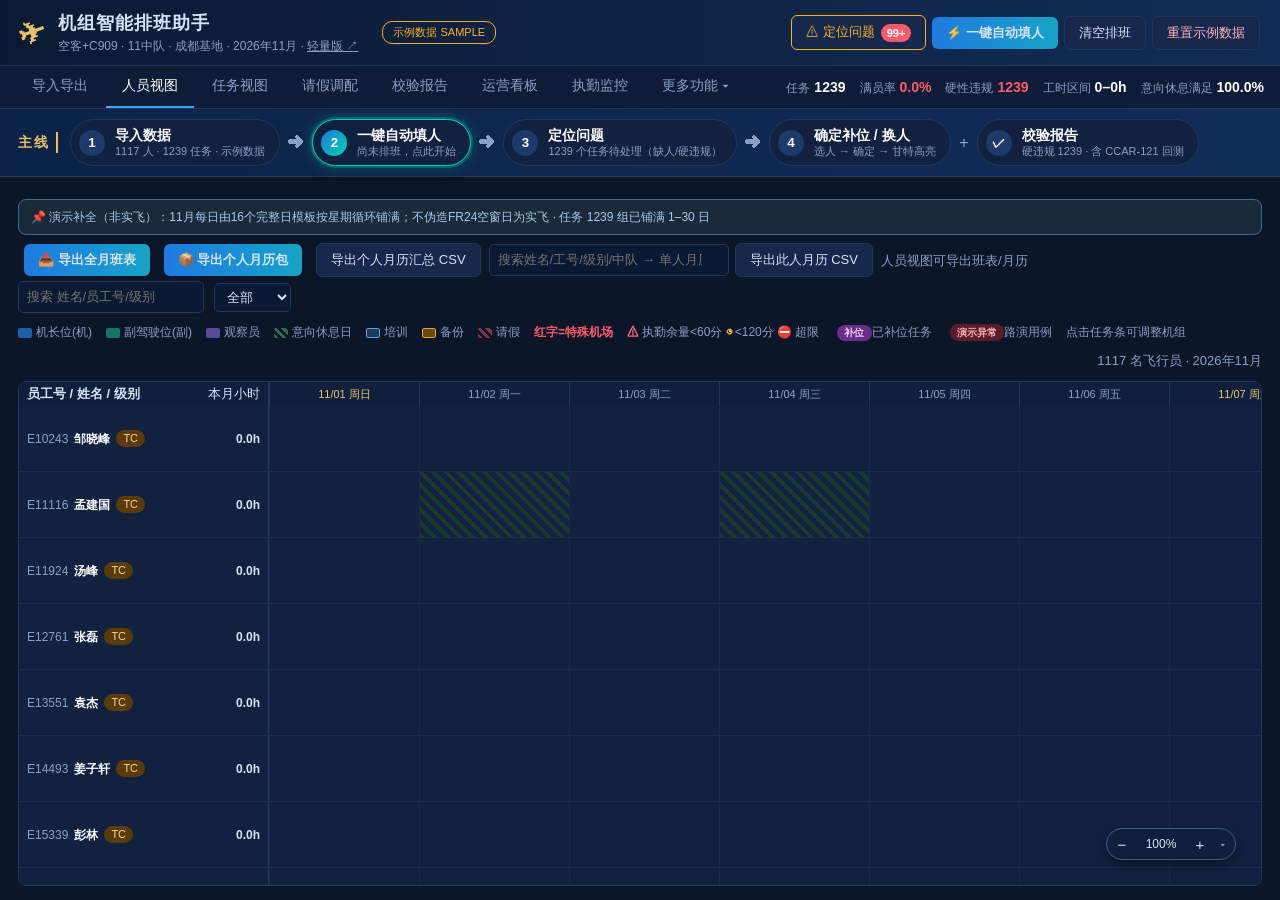
==== index.html @ 876a40d0 "Lite: replace synthetic roster with 101 anonymized 七中队·演示 pilots (aliases only; real-name map offlin" ====
<!DOCTYPE html>
<html lang="zh-CN">
<head>
<meta charset="UTF-8">
<meta name="viewport" content="width=device-width, initial-scale=1">
<title>机组排班助手 · Crew Rostering Assistant</title>
<link rel="stylesheet" href="css/style.css">
</head>
<body>
<header class="topbar">
  <div class="brand"><span class="logo">✈</span><div><div class="t1">机组智能排班助手</div><div class="t2">空客+C909 · 11中队 · 成都基地 · 2026年11月 · <a href="lite/" style="color:inherit">轻量版 ↗</a></div></div><span class="sample-tag">示例数据 SAMPLE</span></div>
  <div class="actions">
    <div class="issue-wrap">
      <button id="btnIssues" class="btn warn" type="button" title="定位缺人与硬性违规">⚠ 定位问题<span id="issueBadge" class="ibadge hidden">0</span></button>
      <div id="issuePanel" class="issue-panel hidden" role="dialog" aria-label="问题列表"></div>
    </div>
    <button id="btnAuto" class="btn primary">⚡ 一键自动填人</button>
    <button id="btnClear" class="btn">清空排班</button>
    <button id="btnReset" class="btn danger">重置示例数据</button>
  </div>
</header>
<nav class="tabs" id="tabs">
  <button data-tab="data" title="主线①">导入导出</button>
  <button data-tab="gantt" class="active">人员视图</button>
  <button data-tab="tasks">任务视图</button>
  <button data-tab="leave" title="主线④">请假调配</button>
  <button data-tab="report">校验报告</button>
  <button data-tab="ops">运营看板</button>
  <button data-tab="duty">执勤监控</button>
  <div class="more" id="moreWrap">
    <button type="button" id="btnMore" class="more-btn" aria-haspopup="true" aria-expanded="false">更多功能 ▾</button>
    <div class="more-panel hidden" id="morePanel" role="menu">
      <button data-tab="roster">人员总览</button>
      <button data-tab="welfare">员工福利</button>
      <button data-tab="fills">补位历史</button>
      <button data-tab="settings">设置</button>
    </div>
  </div>
  <div class="kpis" id="kpis"></div>
</nav>
<section class="story" id="story" aria-label="主线流程"></section>
<main id="main"></main>
<div id="modal" class="modal hidden"><div class="modal-box" id="modalBox"></div></div>
<div id="progress" class="progress hidden"><div class="pbox"><div class="ptitle">正在自动排班（多轮优化 + 备份编排）…</div><div class="pbar"><div id="pfill"></div></div><div id="ptext">0%</div></div></div>
<div id="tip" class="tip hidden"></div>
<div id="toast" class="toast hidden"></div>
<script src="js/vendor/jszip.min.js"></script>
<script src="js/sample-data.js"></script>
<script src="js/lite-roster.js"></script>
<script src="js/core.js"></script>
<script src="js/charts.js"></script>
<script src="js/app.js"></script>
</body>
</html>
---- css/style.css ----
:root{--bg:#0b1628;--panel:#112240;--panel2:#16294d;--line:#22375e;--txt:#d8e3f5;--mut:#8aa0c4;--acc:#3ea6ff;--acc2:#00d1b2;--warn:#ffb020;--red:#ff5a6a;--ok:#2ecc8f;--gold:#e6c36a}
*{box-sizing:border-box}
body{margin:0;background:var(--bg);color:var(--txt);font:13px/1.5 "PingFang SC","Microsoft YaHei","Noto Sans CJK SC",sans-serif}
.topbar{display:flex;justify-content:space-between;align-items:center;padding:10px 20px;background:linear-gradient(90deg,#0a1a33,#132c55);border-bottom:1px solid var(--line)}
.brand{display:flex;align-items:center;gap:12px}.logo{font-size:26px;color:var(--gold);transform:rotate(-20deg)}
.t1{font-size:18px;font-weight:700;letter-spacing:1px}.t2{color:var(--mut);font-size:12px}
.sample-tag{margin-left:12px;padding:2px 10px;border:1px solid var(--warn);color:var(--warn);border-radius:10px;font-size:11px}
.btn{background:var(--panel2);color:var(--txt);border:1px solid var(--line);padding:7px 14px;border-radius:6px;cursor:pointer;font-size:13px;margin-left:6px}
.btn:hover{border-color:var(--acc)}.btn.primary{background:linear-gradient(90deg,#1f7ae0,#16a3c7);border:none;font-weight:600}
.btn.danger{color:#ffb3ba}.btn.sm{padding:3px 9px;font-size:12px}
.tabs{display:flex;align-items:center;gap:2px;padding:0 16px;background:#0d1d38;border-bottom:1px solid var(--line)}
.tabs>button{background:none;border:none;color:var(--mut);padding:11px 16px;cursor:pointer;font-size:14px;border-bottom:2px solid transparent}
.tabs>button.active{color:#fff;border-bottom-color:var(--acc)}
.kpis{margin-left:auto;display:flex;gap:14px;font-size:12px;color:var(--mut)}.kpis b{color:#fff;font-size:14px;margin-left:4px}
.kpis .bad b{color:var(--red)}.kpis .good b{color:var(--ok)}
main{padding:14px 18px}
.panel{background:var(--panel);border:1px solid var(--line);border-radius:8px;padding:14px;margin-bottom:14px}
.panel h3{margin:0 0 10px;font-size:15px;color:#fff}.panel h3 small{color:var(--mut);font-weight:400;margin-left:8px}
.grid{display:grid;gap:14px}.g2{grid-template-columns:1fr 1fr}.g3{grid-template-columns:repeat(3,1fr)}.g4{grid-template-columns:repeat(4,1fr)}
.card{background:var(--panel);border:1px solid var(--line);border-radius:8px;padding:14px}
.card .lab{color:var(--mut);font-size:12px}.card .val{font-size:28px;font-weight:700;color:#fff}.card .sub{color:var(--mut);font-size:12px}
.val.ok{color:var(--ok)!important}.val.bad{color:var(--red)!important}
.toolbar{display:flex;gap:10px;align-items:center;margin-bottom:10px;flex-wrap:wrap}
input,select,textarea{background:#0b1a33;color:var(--txt);border:1px solid var(--line);border-radius:5px;padding:5px 8px;font:inherit}
table{border-collapse:collapse;width:100%}th,td{border-bottom:1px solid var(--line);padding:5px 8px;text-align:left;vertical-align:top}
th{color:var(--mut);font-weight:500;background:#0f203d;position:sticky;top:0}
tr:hover td{background:#14284a}
.red{color:var(--red)!important;font-weight:600}.mut{color:var(--mut)}.okc{color:var(--ok)}.warnc{color:var(--warn)}
.pill{display:inline-block;padding:0 7px;border-radius:9px;font-size:11px;background:#1d3460;margin-right:3px}
.pill.r-教员{background:#5b3b0a;color:#ffd58a}.pill.r-机长{background:#0f4a78;color:#9fd4ff}.pill.r-新机长{background:#3c2a6b;color:#cdb8ff}.pill.r-副驾驶{background:#17433c;color:#8ff0d8}
/* Gantt */
.gwrap{overflow:auto;max-height:calc(100vh - 190px);border:1px solid var(--line);border-radius:8px;background:var(--panel)}
.gt{position:relative}
.ghead{display:flex;position:sticky;top:0;z-index:5;background:#0f203d}
.gcell0{position:sticky;left:0;z-index:4;background:#0f203d;width:250px;min-width:250px;display:flex;align-items:center;padding:0 8px;border-right:1px solid var(--line);gap:6px}
.gday{width:var(--cw);min-width:var(--cw);text-align:center;border-left:1px solid var(--line);padding:4px 0;font-size:11px;color:var(--mut)}
.gday.we{color:var(--gold)}
.grow{display:flex;position:relative;height:66px;border-bottom:1px solid #1a2e52}
.grow .gcell0{background:var(--panel);font-size:12px}
.grow .gcell0 .nm{font-weight:600;color:#fff}.grow .gcell0 .hrs{margin-left:auto;font-weight:700}
.gbg{display:flex}.gbg div{width:var(--cw);min-width:var(--cw);border-left:1px solid #182b4d;height:66px}
.gbg div.pref{background:repeating-linear-gradient(45deg,#1b3a2f,#1b3a2f 4px,transparent 4px,transparent 9px)}
.gbg div.lv{background:repeating-linear-gradient(45deg,#4a2230,#4a2230 4px,transparent 4px,transparent 9px)}
.bar{position:absolute;top:3px;height:60px;border-radius:5px;background:linear-gradient(180deg,#1d5fa8,#174a85);border:1px solid #3a86d6;overflow:hidden;cursor:pointer;font-size:10px;line-height:1.3;padding:2px 4px;color:#e9f3ff;white-space:nowrap}
.bar:hover{filter:brightness(1.25);z-index:3}
.bar.slotC{background:linear-gradient(180deg,#1d5fa8,#174a85)}.bar.slotF{background:linear-gradient(180deg,#14766a,#0f5a51);border-color:#2bb39f}.bar.slotT{background:linear-gradient(180deg,#5a4a9a,#43377a);border-color:#8c79e0}
.bar.viol{border:2px solid var(--red)}
.bar .bh{font-weight:700;color:#fff}.bar .lg .sp{color:#ff8b96;font-weight:700}
.bar .lg{overflow:hidden;text-overflow:ellipsis}
.legend{display:flex;gap:14px;font-size:12px;color:var(--mut);align-items:center}
.legend i{display:inline-block;width:14px;height:10px;border-radius:2px;margin-right:4px;vertical-align:middle}
/* modal */
.modal{position:fixed;inset:0;background:rgba(3,8,18,.7);display:flex;align-items:center;justify-content:center;z-index:50}
.modal-box{background:var(--panel);border:1px solid var(--line);border-radius:10px;width:min(1000px,94vw);max-height:90vh;overflow:auto;padding:18px}
.hidden{display:none!important}
.progress{position:fixed;inset:0;background:rgba(3,8,18,.7);display:flex;align-items:center;justify-content:center;z-index:60}
.pbox{background:var(--panel);padding:24px 30px;border-radius:10px;width:380px;text-align:center}
.pbar{height:10px;background:#0b1a33;border-radius:5px;margin:14px 0;overflow:hidden}#pfill{height:100%;width:0;background:linear-gradient(90deg,#1f7ae0,#00d1b2);transition:width .1s}
.tip{position:fixed;z-index:70;background:#0a1730;border:1px solid var(--acc);border-radius:6px;padding:8px 10px;font-size:12px;pointer-events:none;max-width:460px;box-shadow:0 6px 20px rgba(0,0,0,.5)}
.toast{position:fixed;right:20px;bottom:20px;background:#0f3b2c;border:1px solid var(--ok);padding:10px 16px;border-radius:8px;z-index:80}
.slotbox{display:grid;grid-template-columns:60px 1fr;gap:8px;align-items:center;margin-bottom:8px}
.slotbox select{width:100%}
details summary{cursor:pointer;color:var(--mut)}
.inel{max-height:220px;overflow:auto;font-size:12px}
.diff-add{color:var(--ok)}.diff-del{color:var(--red);text-decoration:line-through}
.chart svg{width:100%;height:auto}
.daypick{display:grid;grid-template-columns:repeat(10,1fr);gap:4px;margin:8px 0}
.daypick span{border:1px solid var(--line);border-radius:4px;text-align:center;padding:4px 0;cursor:pointer;font-size:12px}
.daypick span.on{background:#7a2333;border-color:var(--red)}
.flex{display:flex;gap:10px;align-items:center}
.scroll{max-height:520px;overflow:auto}
.note{color:var(--mut);font-size:12px}

.gbg div.sb{background:#4a3410;box-shadow:inset 0 0 0 1px #e6a23c;display:flex;align-items:flex-end;justify-content:center}
.gbg div.sb span{color:#ffd58a;font-size:11px;font-weight:700;margin-bottom:4px}
/* Gantt 缩放 */
.zoombar{margin-top:-4px}.zoombar .btn{margin-left:0}.zoombar .zp{min-width:42px}
.gwrap .gcell0{width:var(--nw,250px);min-width:var(--nw,250px)}
.gwrap .grow,.gwrap .gbg div{height:var(--rh,66px)}
.gwrap .bar{height:calc(var(--rh,66px) - 6px)}
.gwrap.z-mid .bar{font-size:10px}
.gwrap.z-small .grow .gcell0{font-size:11px;gap:4px}.gwrap.z-small .bar{top:2px;height:calc(var(--rh) - 4px);padding:0 2px;font-size:9px;line-height:calc(var(--rh) - 6px);border-radius:3px}
.gwrap.z-tiny .grow .gcell0{font-size:8px;gap:3px;line-height:1}.gwrap.z-tiny .pill{font-size:8px;padding:0 3px;line-height:1.1}
.gwrap.z-tiny .bar{top:1px;height:calc(var(--rh) - 2px);padding:0;border-radius:1px;border-width:0}.gwrap.z-tiny .bar.viol{border-width:1px}
.gwrap.z-small .gday,.gwrap.z-tiny .gday{font-size:9px;overflow:hidden}
.gwrap.z-tiny .gbg div{border-left-color:#13223f}
/* 甘特：常显横向滚动条（macOS 覆盖式滚动条默认隐藏）+ 右下角缩放 */
.gbox{position:relative}
.gwrap{height:calc(100vh - 150px);max-height:none}
@supports not selector(::-webkit-scrollbar){.gwrap{scrollbar-color:#4a6aa0 #0b1a33}}
.gwrap::-webkit-scrollbar{width:14px;height:14px;-webkit-appearance:none;background:#0b1a33}
.gwrap::-webkit-scrollbar-thumb{background:#4a6aa0;border-radius:7px;border:3px solid #0b1a33;min-width:40px}
.gwrap::-webkit-scrollbar-thumb:hover{background:#6c8fcc}
.gwrap::-webkit-scrollbar-track{background:#0b1a33;border-top:1px solid var(--line)}
.gwrap::-webkit-scrollbar-corner{background:#0b1a33}
.zoomw{position:absolute;right:26px;bottom:26px;z-index:20;display:flex;align-items:center;background:rgba(15,32,61,.94);border:1px solid #3a5a8c;border-radius:16px;box-shadow:0 4px 14px rgba(0,0,0,.45);padding:2px;font-size:12px}
.zoomw>button{background:none;border:none;color:var(--txt);cursor:pointer;height:26px;min-width:26px;border-radius:13px;font-size:15px;line-height:1}
.zoomw>button:hover{background:#22406f}
.zoomw #zPct{min-width:52px;font-size:12px;font-variant-numeric:tabular-nums}
.zoomw #zMenuB{font-size:11px;min-width:20px;color:var(--mut)}
.zmenu{position:absolute;right:0;bottom:34px;background:#0f203d;border:1px solid #3a5a8c;border-radius:8px;padding:4px;min-width:150px;box-shadow:0 6px 18px rgba(0,0,0,.5)}
.zmenu .zp{display:flex;justify-content:space-between;padding:5px 10px;border-radius:5px;cursor:pointer}.zmenu .zp:hover{background:#22406f}
.toast{right:auto;left:50%;transform:translateX(-50%);bottom:40px}
/* 临时请假多方案 */
.solgrid{display:grid;grid-template-columns:repeat(auto-fit,minmax(290px,1fr));gap:12px}
.solc{background:var(--panel2);border:1px solid var(--line);border-radius:10px;padding:12px;cursor:pointer;display:flex;flex-direction:column;gap:6px;position:relative;transition:border-color .15s,box-shadow .15s}
.solc.hov,.solc:hover{border-color:var(--acc)}.solc.sel{border-color:var(--acc);box-shadow:0 0 0 2px rgba(62,166,255,.35)}
.solc.rec{border-color:var(--ok)}.solc.rec.sel{box-shadow:0 0 0 2px rgba(46,204,143,.4)}.solc.bad{border-color:#7a2333}
.solh{display:flex;align-items:center;gap:6px;flex-wrap:wrap}.solh b{color:#fff}
.rtag{background:var(--ok);color:#06281b;font-weight:700;font-size:11px;padding:1px 8px;border-radius:9px}
.score{margin-left:auto;color:var(--mut);font-size:11px}
.ttag{font-size:10px;padding:0 6px;border-radius:8px;background:#1d3460;white-space:nowrap}.ttag.sbt{background:#5b3b0a;color:#ffd58a}.ttag.rst{background:#17433c;color:#8ff0d8}.ttag.cht{background:#3c2a6b;color:#cdb8ff}.ttag.mnt{background:#5a1c27;color:#ffb3ba}
.solt td,.solt th{padding:3px 5px;font-size:12px}
.solk{display:grid;gap:4px;font-size:12px;border-top:1px dashed var(--line);padding-top:6px}.solk .lab{display:block;color:var(--mut);font-size:11px}
.solc .solapply{align-self:flex-start;margin:4px 0 0}
.lvpr{color:var(--acc);cursor:pointer;margin-right:4px}.lvpr:hover{text-decoration:underline}
.mg{position:relative;overflow-x:auto;font-size:11px}
.mgrow{display:flex;position:relative;height:30px;border-bottom:1px solid #1a2e52;min-width:calc(150px + var(--cw) * 30)}
.mghead{height:22px;color:var(--mut)}
.mgn{width:150px;min-width:150px;display:flex;align-items:center;gap:4px;padding:0 4px;position:sticky;left:0;background:var(--panel);z-index:2}
.mgd{width:var(--cw);min-width:var(--cw);border-left:1px solid #182b4d;text-align:center}
.mgd.we{color:var(--gold)}.mgd.lvday{background:#3a2350}.mgd.lv{background:repeating-linear-gradient(45deg,#4a2230,#4a2230 4px,transparent 4px,transparent 9px)}
.mgd.pref{background:repeating-linear-gradient(45deg,#1b3a2f,#1b3a2f 4px,transparent 4px,transparent 9px)}.mgd.sb{background:#4a3410}
.mgbar{position:absolute;top:4px;height:22px;border-radius:4px;background:#174a85;border:1px solid #3a86d6;color:#e9f3ff;padding:0 4px;line-height:20px;overflow:hidden;white-space:nowrap;font-size:10px}
.mgbar.add{background:#0f5a3e;border:2px solid var(--ok);box-shadow:0 0 8px rgba(46,204,143,.6)}
.mgbar.chg{background:#5a3d0f;border:2px solid var(--warn)}
.mgbar.gone{background:transparent;border:2px dashed var(--red);color:#ff9aa5}
.grow.hlrow .gcell0{background:#173a2e}
.bar.hl{outline:3px solid var(--ok);outline-offset:-1px;box-shadow:0 0 14px rgba(46,204,143,.8);z-index:4}
.hlbar{display:flex;align-items:center;gap:8px;background:#0f3b2c;border:1px solid var(--ok);border-radius:6px;padding:4px 10px;margin-bottom:8px;font-size:12px}
.gcell0.lvable{cursor:pointer}.gcell0.lvable:hover .nm{text-decoration:underline}
.btn[disabled]{opacity:.4;cursor:not-allowed}
/* 执勤风险 / 监控 */
.rbadge{display:inline-block;margin-right:3px;font-weight:700}.rbadge.r-high,.rbadge.r-over{color:#ff6b7a}.rbadge.r-med{color:var(--warn)}
.bar.rk-high,.bar.rk-over{box-shadow:inset 0 0 0 2px #ff5a6a}.bar.rk-med{box-shadow:inset 0 0 0 2px #ffb020}
.rdot{display:inline-block;width:8px;height:8px;border-radius:50%;margin-right:4px;background:#2ecc8f}.rdot.r-med{background:var(--warn)}.rdot.r-high{background:#ff5a6a}.rdot.r-over{background:#ff1f3d;box-shadow:0 0 6px #ff1f3d}
.fdpc{font-size:11px;white-space:nowrap}
.fdpt td,.fdpt th{padding:3px 6px}.fdpt input{width:60px}
.dutyg{display:grid;grid-template-columns:repeat(auto-fill,minmax(720px,1fr));gap:12px}
.dutyc{margin:0}.dutyc.dex{border-color:#ff5a6a;box-shadow:0 0 0 1px rgba(255,90,106,.4)}
.fdpbar{position:relative;height:8px;background:#0b1a33;border-radius:4px;margin:8px 0}.fdpbar i{position:absolute;left:0;top:0;bottom:0;border-radius:4px;background:#2ecc8f}.fdpbar i.r-med{background:var(--warn)}.fdpbar i.r-high,.fdpbar i.r-over{background:#ff5a6a}
.fdpbar b{position:absolute;top:-3px;bottom:-3px;width:2px;background:#fff}
.dlt td,.dlt th{padding:2px 5px;font-size:12px}.dlt input{width:150px;padding:2px 4px;font-size:11px}.dlt select{font-size:11px}.dlt tr.exrow td{background:#3a1520}
.ttag.spt{background:#0f4a78;color:#9fd4ff}

/* 执勤监控 · 视图切换 & 飞机甘特 */
.seg{display:inline-flex;border:1px solid var(--line);border-radius:8px;overflow:hidden;margin-right:8px}
.seg button{background:#0b1a33;border:0;color:var(--mut);padding:4px 12px;cursor:pointer;font-size:12px}
.seg button.on{background:#1d5fa8;color:#fff}.seg button:hover:not(.on){background:#173a6a;color:#fff}
.acpanel{position:relative;min-height:320px}
.acbox{position:relative}
.acwrap{overflow:auto;max-height:calc(100vh - 320px);border:1px solid var(--line);border-radius:8px;background:#0b1528}
.acgrid{min-width:100%}
.achead,.acrow{display:flex;position:relative;border-bottom:1px solid #1a2e52}
.achead{position:sticky;top:0;z-index:5;background:#0f203d;height:28px;color:var(--mut);font-size:11px}
.acrow{height:36px}
.accell0{width:var(--nw);min-width:var(--nw);position:sticky;left:0;z-index:3;background:#0f203d;display:flex;flex-direction:column;justify-content:center;padding:0 8px;border-right:1px solid var(--line);font-size:12px}
.achead .accell0{background:#0f203d}
.acrow:hover .accell0{background:#173a6a}
.actrack{position:relative;flex:0 0 auto;background:repeating-linear-gradient(90deg,#0b1528 0,#0b1528 calc(var(--pxh,48px) - 1px),#152844 calc(var(--pxh,48px) - 1px),#152844 var(--pxh,48px))}
.ac-tick{position:absolute;top:4px;transform:translateX(-50%);font-size:10px;color:var(--mut);white-space:nowrap;pointer-events:none}
.ac-tick.midn{color:var(--gold);font-weight:700}
.ac-midn{position:absolute;top:0;bottom:0;width:1px;background:rgba(230,162,60,.55);pointer-events:none;z-index:1}
.acbar{position:absolute;top:6px;height:24px;border-radius:4px;padding:0 4px;line-height:22px;font-size:11px;color:#e9f3ff;overflow:hidden;white-space:nowrap;cursor:pointer;z-index:2;border:1px solid transparent;box-sizing:border-box}
.acbar.plan{top:4px;height:28px;background:transparent;border:1px dashed #5a7aaa;opacity:.55;z-index:1;pointer-events:none}
.acbar.c-ok{background:#147a4e;border-color:#2ecc8f}
.acbar.c-late{background:#2a6a3a;border-color:#7dcea0}
.acbar.c-med{background:#6b4a12;border-color:#e6a23c}
.acbar.c-over{background:#6a1a28;border-color:#ff5a6a;box-shadow:0 0 8px rgba(255,90,106,.45)}
.acbar.sel{outline:2px solid #fff;outline-offset:1px;z-index:4}
.acbar:hover{filter:brightness(1.12)}
.acfl{font-weight:700;margin-right:4px}
.acroute{opacity:.85;font-size:10px}
.acdot{display:inline-block;width:8px;height:8px;border-radius:50%;margin:0 2px 0 8px;vertical-align:middle}
.acdot.ok{background:#2ecc8f}.acdot.late{background:#7dcea0}.acdot.med{background:#e6a23c}.acdot.over{background:#ff5a6a}

.solbtns{display:flex;gap:8px;align-items:center;margin-top:4px;flex-wrap:wrap}
.solbtns .solext{margin:0}.solbtns .solapply{margin:0}

/* 人员总览 */
.rost{font-size:12px;border-collapse:collapse;width:100%}
.rost th,.rost td{padding:5px 6px;border-bottom:1px solid #1a2e52;text-align:center;white-space:nowrap}
.rost th{position:sticky;top:0;background:#0f203d;z-index:2;font-weight:600;color:var(--mut)}
.rost th.ath{font-size:11px;writing-mode:horizontal-tb;max-width:52px}
.rost td:nth-child(2),.rost td.hcell{text-align:left}
.rost tr.rorow{cursor:pointer}.rost tr.rorow:hover{background:#132848}
.authtag{display:inline-block;min-width:18px;padding:1px 6px;margin:1px;border-radius:9px;background:#1a2a45;color:#6a7f9e;border:1px solid #2a3f66;font-size:11px;line-height:1.4}
.authtag.on{background:#0f5a3e;color:#8ff0d8;border-color:#2ecc8f}
.authgrid{display:flex;flex-wrap:wrap;gap:6px;margin-top:6px}
.authgrid .authtag{cursor:pointer;padding:4px 10px}.authgrid .authtag:hover{filter:brightness(1.15)}
.hb{display:inline-block;padding:1px 7px;border-radius:8px;background:#1d3460;color:#9fd4ff;font-size:11px;margin:1px 2px}
.hb.warn{background:#5b3b0a;color:#ffd58a}.hb.bad{background:#5a1c27;color:#ffb3ba}
.lab{display:block;color:var(--mut);font-size:11px;margin-bottom:3px}

/* 空洞换人 */
/* 合规灯（勿用 .lg，以免与甘特 .bar .lg 航段字冲突） */
.clight{display:inline-block;width:10px;height:10px;border-radius:50%;margin-right:5px;vertical-align:middle;flex:0 0 auto;background:#666}
.clight.green{background:#2ecc8f;box-shadow:0 0 6px rgba(46,204,143,.55)}
.clight.amber{background:#e6a23c;box-shadow:0 0 6px rgba(230,162,60,.45)}
.clight.red{background:#ff5a6a;box-shadow:0 0 6px rgba(255,90,106,.45)}
.holegrid{display:flex;flex-direction:column;gap:14px}
.holec{background:var(--panel2);border:1px solid var(--line);border-radius:10px;padding:14px;overflow:visible}
.holec .holehd{display:flex;flex-wrap:wrap;align-items:baseline;gap:8px 12px;margin-bottom:8px}
.holec .holehd b{font-size:15px;color:#fff}
.holemeta{color:var(--mut);font-size:12px}
.holeroute{display:flex;flex-wrap:wrap;gap:6px;margin:6px 0 10px;line-height:1.5}
.holeroute .legchip{background:#0b1a33;border:1px solid #2a3f66;border-radius:6px;padding:2px 8px;font-size:12px;white-space:normal;max-width:100%}
.holeroute .legchip .sp{color:var(--red);font-weight:600}
.holeseats{display:flex;flex-wrap:wrap;gap:8px;margin:8px 0}
.hole-seat{background:#0b1a33;border:1px solid #2a3f66;border-radius:8px;padding:8px 10px;min-width:130px;font-size:12px;overflow:visible}
.hole-seat.empty{border-color:#ff5a6a;background:#3a1520;box-shadow:0 0 0 1px rgba(255,90,106,.35)}
.candrow{display:flex;flex-wrap:wrap;align-items:stretch;gap:8px;margin-top:8px}
.candrow .lab{color:var(--mut);font-size:12px;align-self:center;min-width:40px}
.cand{display:flex;align-items:center;gap:8px;background:#0f203d;border:1px solid #3a5a8c;border-radius:10px;padding:8px 10px;cursor:pointer;color:inherit;text-align:left;max-width:100%;overflow:visible}
.cand:hover,.cand.on{border-color:var(--acc);box-shadow:0 0 0 1px rgba(62,166,255,.35)}
.cand.redish{opacity:.92;border-color:#6a2a38}
.cand .av{width:30px;height:30px;border-radius:50%;background:#1d5fa8;display:flex;align-items:center;justify-content:center;font-size:11px;font-weight:700;flex:0 0 auto}
.cand .cn{font-size:12px;line-height:1.4;min-width:0}
.cand .cn b{color:#fff}
.planhint{margin-top:10px;padding:8px 10px;border-radius:8px;background:#0f3b2c;border:1px solid var(--ok);font-size:12px}
.chiprow{display:flex;flex-wrap:wrap;gap:6px;margin:10px 0}
.chip{background:#1d3460;border-radius:12px;padding:4px 10px;font-size:12px}
.chip.warn{background:#5b3b0a;color:#ffd58a}.chip.bad{background:#5a1c27;color:#ffb3ba}.chip.ok{background:#0f5a3e;color:#8ff0d8}
.impactbox{margin-top:10px;border-top:1px dashed var(--line);padding-top:10px}
.impactbox h4{margin:0 0 6px;font-size:13px;color:#fff}

/* 运营看板 */
.opskpi{display:grid;grid-template-columns:repeat(auto-fill,minmax(160px,1fr));gap:10px;margin-top:8px}
.okpi{background:var(--panel2);border:1px solid var(--line);border-radius:10px;padding:12px}
.okpi .olab{color:var(--mut);font-size:12px}.okpi .oval{font-size:22px;font-weight:700;color:#fff;margin:4px 0}.okpi .omut{font-size:11px;color:var(--mut);line-height:1.35}

/* 运营看板 · 饱和度/韧性度/四象限 */
.satrow{display:grid;grid-template-columns:repeat(3,minmax(0,1fr));gap:12px;margin-top:10px}
@media(max-width:900px){.satrow{grid-template-columns:1fr}}
.satcard{background:var(--panel2);border:1px solid var(--line);border-radius:12px;padding:16px 18px;position:relative;overflow:hidden}
.satcard .oval.big{font-size:36px;font-weight:800;letter-spacing:-.5px;margin:6px 0}
.satcard .oval.big small{font-size:18px;font-weight:600;margin-left:2px;opacity:.85}
.satcard.z-ideal{border-color:#2ecc8f;box-shadow:inset 0 0 0 1px rgba(46,204,143,.35),0 0 18px rgba(46,204,143,.15)}
.satcard.z-ideal .oval{color:#7dF0c0}
.satcard.z-idle{border-color:#3ea6ff;box-shadow:inset 0 0 0 1px rgba(62,166,255,.3)}
.satcard.z-idle .oval{color:#9fd4ff}
.satcard.z-alert{border-color:#e6a23c;box-shadow:inset 0 0 0 1px rgba(230,162,60,.4),0 0 14px rgba(230,162,60,.18)}
.satcard.z-alert .oval{color:#ffd58a}
.satcard.z-critical{border-color:#ff5a6a;box-shadow:inset 0 0 0 1px rgba(255,90,106,.45),0 0 16px rgba(255,90,106,.2)}
.satcard.z-critical .oval{color:#ffb3ba}
.todaystrip .todayhd{display:flex;align-items:center;justify-content:space-between;gap:12px;flex-wrap:wrap}
.todaystrip .todayhd h3{margin:0}
.briefbtns{display:flex;gap:8px;flex-wrap:wrap}
.sqgrid{display:grid;grid-template-columns:repeat(auto-fill,minmax(180px,1fr));gap:8px;margin-top:8px}
.sqcard{background:var(--panel2);border:1px solid var(--line);border-radius:10px;padding:10px 12px}
.sqcard .sqlab{font-weight:700;color:#fff;font-size:13px}
.sqcard .sqvals{display:flex;gap:12px;margin:6px 0;font-size:12px;color:var(--mut)}
.sqcard .sqvals b{color:#fff;font-size:14px}
.sqcard.z-ideal{border-color:#2ecc8f}.sqcard.z-idle{border-color:#3ea6ff}
.sqcard.z-alert{border-color:#e6a23c}.sqcard.z-critical{border-color:#ff5a6a}



/* 补位标记 / 演示异常 */
.fbadge{display:inline-block;margin-left:4px;padding:1px 7px;border-radius:8px;background:#6b2d8a;color:#f0d0ff;font-size:10px;font-weight:700;vertical-align:middle;letter-spacing:.3px;line-height:1.4;white-space:nowrap}
.bar .fbadge,.bh .fbadge{box-shadow:0 0 0 1px rgba(167,80,220,.45)}
.demotag{display:inline-block;margin-left:4px;padding:1px 7px;border-radius:8px;background:#5a1c27;color:#ffb3ba;font-size:10px;font-weight:700;vertical-align:middle;white-space:nowrap}
.demo-banner{background:#3a1520;border:1px solid #ff5a6a;border-radius:10px;padding:10px 14px;margin-bottom:12px;color:#ffb3ba;line-height:1.55}
.demo-banner a{color:#9fd4ff;text-decoration:underline}
.bar.has-fill{box-shadow:0 0 0 1px rgba(167,80,220,.55)}


/* 定位问题 */
.actions{display:flex;align-items:center;position:relative}
.btn.warn{border-color:var(--warn);color:var(--warn)}.btn.warn:hover{background:#3a2a10;border-color:#ffc857}
.issue-wrap{position:relative;display:inline-flex;align-items:center}
.ibadge{display:inline-block;margin-left:6px;min-width:18px;padding:0 6px;border-radius:9px;background:var(--red);color:#fff;font-size:11px;font-weight:700;line-height:18px;vertical-align:middle;text-align:center}
.ibadge.hidden,.issue-panel.hidden{display:none!important}
.issue-panel{position:absolute;top:calc(100% + 8px);right:0;z-index:90;width:min(440px,92vw);max-height:min(420px,70vh);overflow:auto;background:var(--panel);border:1px solid var(--warn);border-radius:10px;box-shadow:0 12px 32px rgba(0,0,0,.55);padding:8px 0}
.issue-panel .ihd{display:flex;justify-content:space-between;align-items:center;padding:6px 14px 8px;border-bottom:1px solid var(--line);font-size:13px;color:#fff;position:sticky;top:0;background:var(--panel);z-index:1}
.issue-panel .ihd .mut{font-size:12px;font-weight:400}
.issue-row{display:block;width:100%;text-align:left;background:none;border:none;border-bottom:1px solid #1a2e52;color:var(--txt);padding:9px 14px;cursor:pointer;font:inherit;line-height:1.4}
.issue-row:hover,.issue-row:focus{background:#1a3358;outline:none}
.issue-row .itag{display:inline-block;min-width:52px;margin-right:6px;padding:0 6px;border-radius:4px;font-size:11px;font-weight:700}
.issue-row .itag.hard{background:#5a1c27;color:#ffb3ba}.issue-row .itag.unfilled{background:#5b3b0a;color:#ffd58a}.issue-row .itag.soft{background:#1d3460;color:#9fd4ff}
.issue-row .ipid{color:var(--acc);font-weight:700;margin-right:6px}
.issue-row .imsg{color:var(--mut);font-size:12px}
.issue-empty{padding:16px 14px;color:var(--ok);text-align:center}
tr.issueJump{cursor:pointer}tr.issueJump:hover td{background:#1a3a5c}
@keyframes hlpulse{0%,100%{outline-color:var(--ok);box-shadow:0 0 14px rgba(46,204,143,.8)}50%{outline-color:#fff;box-shadow:0 0 22px rgba(255,176,32,.95)}}
.bar.hl.pulse{animation:hlpulse .55s ease-in-out 3}

/* 换人确定 */
.edit-foot{display:flex;align-items:center;gap:10px;flex-wrap:wrap;margin-top:14px;padding-top:12px;border-top:1px solid var(--line);position:sticky;bottom:0;background:var(--panel);z-index:2}
.edit-foot #editDiff{flex:1;min-width:180px;font-size:12px;line-height:1.45}
.slotbox.pending select{border-color:var(--warn);box-shadow:0 0 0 1px rgba(255,176,32,.35)}
.pendtag{margin-left:6px;padding:1px 7px;border-radius:8px;background:#5b3b0a;color:#ffd58a;font-size:10px;font-weight:700;white-space:nowrap}
.slotbox{grid-template-columns:60px 1fr auto}

/* 主线 + 更多功能 */
.tabs{position:relative}
.more{position:relative}
.more-btn{background:none;border:none;color:var(--mut);padding:11px 16px;cursor:pointer;font-size:14px;border-bottom:2px solid transparent}
.more-btn:hover{color:#fff}.more-btn.active{color:#fff;border-bottom-color:var(--acc)}
.more-panel{position:absolute;top:100%;left:0;z-index:60;min-width:150px;background:#0f2447;border:1px solid var(--line);border-radius:8px;padding:6px;box-shadow:0 8px 24px rgba(0,0,0,.45)}
.more-panel.hidden{display:none}
.more-panel button{display:block;width:100%;text-align:left;background:none;border:none;color:var(--txt);padding:8px 12px;border-radius:5px;cursor:pointer;font-size:13px}
.more-panel button:hover{background:var(--panel2)}.more-panel button.active{color:#fff;background:#1a3563}
.story{display:flex;align-items:center;gap:8px;padding:10px 18px;background:linear-gradient(90deg,#0c2347,#102c58);border-bottom:1px solid var(--line);flex-wrap:wrap}
.story-lab{font-weight:700;color:var(--gold);font-size:14px;letter-spacing:2px;padding-right:6px;border-right:2px solid var(--gold);margin-right:4px}
.story .step{display:flex;align-items:center;gap:10px;background:var(--panel);border:1px solid var(--line);color:var(--txt);padding:7px 14px 7px 8px;border-radius:24px;cursor:pointer;text-align:left}
.story .step:hover{border-color:var(--acc)}
.story .sn{width:26px;height:26px;border-radius:50%;background:#1d3a6b;color:#fff;font-weight:700;display:flex;align-items:center;justify-content:center;flex:none}
.story .sb{display:flex;flex-direction:column;line-height:1.25}.story .sb b{font-size:14px;color:#fff}.story .sb small{color:var(--mut);font-size:11px}
.story .step.done .sn{background:var(--ok);color:#06241a}
.story .step.next{border-color:var(--acc2);box-shadow:0 0 0 2px rgba(0,209,178,.25),0 0 14px rgba(0,209,178,.35)}
.story .step.next .sn{background:linear-gradient(135deg,#1f7ae0,#00d1b2)}
.story .step.rep.cur{border-color:var(--acc)}
.story .sarrow{color:var(--mut);font-size:16px}


/* 换人/补位成功：条变绿 + 脉冲 */
.bar.hl.ok{outline:3px solid var(--ok);outline-offset:-1px;box-shadow:0 0 16px rgba(46,204,143,.9);border-color:#2ecc8f!important;background:linear-gradient(180deg,#1d8a5a,#146344)!important;z-index:5}
.bar.hl.ok.pulse{animation:okpulse .5s ease-in-out 3}
@keyframes okpulse{0%,100%{filter:brightness(1);box-shadow:0 0 14px rgba(46,204,143,.85)}50%{filter:brightness(1.35);box-shadow:0 0 26px rgba(46,204,143,1)}}
.hlbar.ok{background:#0f3b2c;border-color:var(--ok);color:#b8f5d4}
.hlbar.ok::before{content:'';display:inline-block;width:10px;height:10px;border-radius:50%;background:var(--ok);margin-right:4px;box-shadow:0 0 8px var(--ok)}

/* 培训日 */
.gbg div.tr{background:#1a3a5c;box-shadow:inset 0 0 0 1px #5aa0e6;display:flex;align-items:flex-end;justify-content:center}
.gbg div.tr span{color:#a8d4ff;font-size:11px;font-weight:700;margin-bottom:4px}
.mgd.tr{background:#1a3a5c}
.export-bar{display:flex;flex-wrap:wrap;gap:8px;margin:8px 0 4px;align-items:center}
.demo-fill-note{background:#1a2a3a;border:1px solid #3a6a9a;border-radius:8px;padding:8px 12px;margin:8px 0;font-size:12px;color:#a8c8e8}
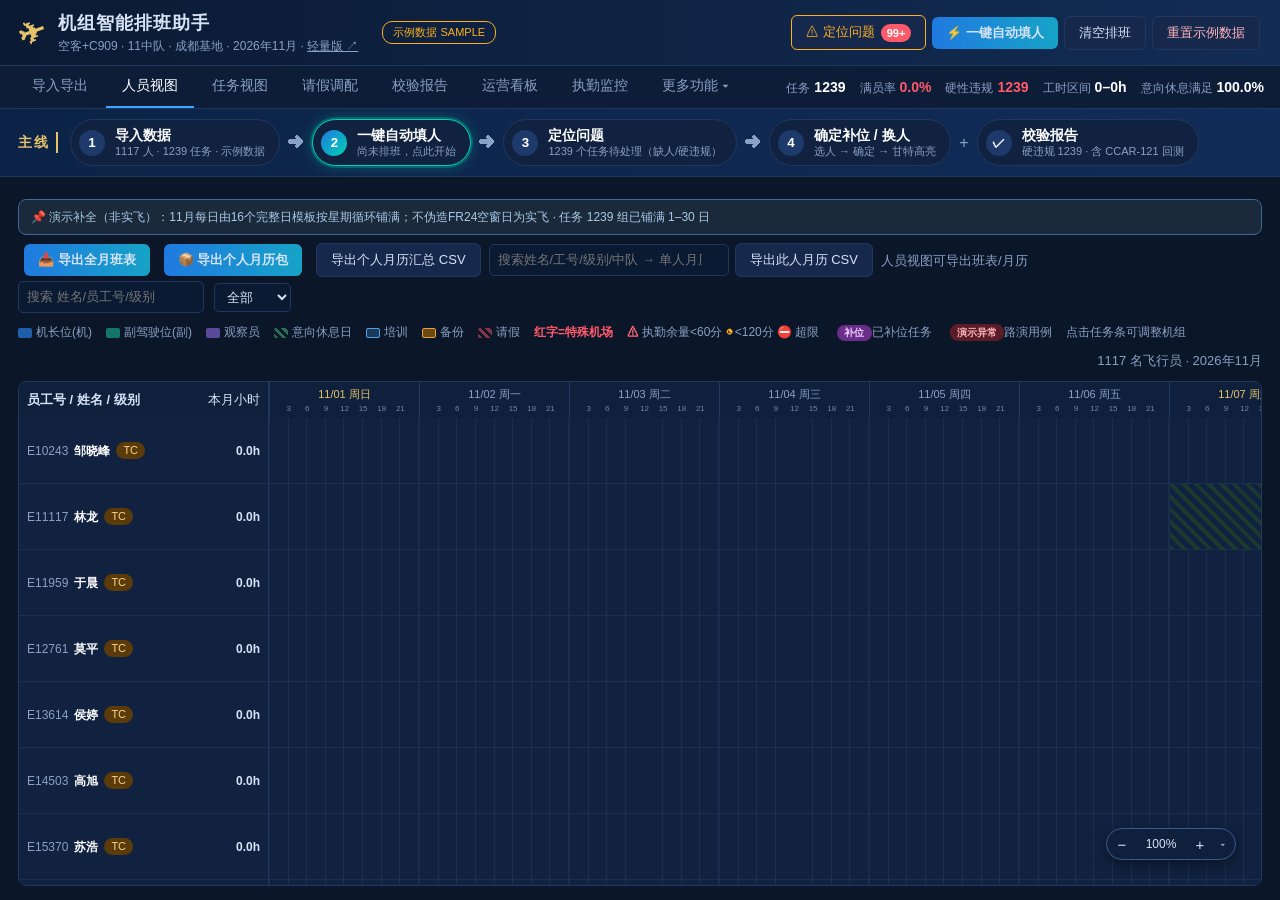
==== commit dbcd9578: "Rules: config-driven RE12 + 手册17章 (rules/crew_rules.yaml -> js/rules-config.js); LXA double captain," ====
--- a/index.html
+++ b/index.html
@@ -33,6 +33,7 @@
       <button data-tab="roster">人员总览</button>
       <button data-tab="welfare">员工福利</button>
       <button data-tab="fills">补位历史</button>
+      <button data-tab="rules">规则库</button>
       <button data-tab="settings">设置</button>
     </div>
   </div>
@@ -47,6 +48,7 @@
 <script src="js/vendor/jszip.min.js"></script>
 <script src="js/sample-data.js"></script>
 <script src="js/lite-roster.js"></script>
+<script src="js/rules-config.js"></script>
 <script src="js/core.js"></script>
 <script src="js/charts.js"></script>
 <script src="js/app.js"></script>
--- a/css/style.css
+++ b/css/style.css
@@ -35,6 +35,8 @@
 .gcell0{position:sticky;left:0;z-index:4;background:#0f203d;width:250px;min-width:250px;display:flex;align-items:center;padding:0 8px;border-right:1px solid var(--line);gap:6px}
 .gday{width:var(--cw);min-width:var(--cw);text-align:center;border-left:1px solid var(--line);padding:4px 0;font-size:11px;color:var(--mut)}
 .gday.we{color:var(--gold)}
+.gday .gticks{position:relative;margin-top:1px;height:11px;font-size:8px;line-height:11px;color:#6f86ab;font-variant-numeric:tabular-nums;user-select:none}.gday .gticks span{position:absolute;transform:translateX(-50%)}
+.gwrap.z-full .gbg div:not(.pref):not(.lv):not(.tr):not(.sb){background-image:repeating-linear-gradient(90deg,transparent 0,transparent calc(12.5% - 1px),rgba(120,150,190,.10) calc(12.5% - 1px),rgba(120,150,190,.10) 12.5%)}
 .grow{display:flex;position:relative;height:66px;border-bottom:1px solid #1a2e52}
 .grow .gcell0{background:var(--panel);font-size:12px}
 .grow .gcell0 .nm{font-weight:600;color:#fff}.grow .gcell0 .hrs{margin-left:auto;font-weight:700}
@@ -47,6 +49,14 @@
 .bar.viol{border:2px solid var(--red)}
 .bar .bh{font-weight:700;color:#fff}.bar .lg .sp{color:#ff8b96;font-weight:700}
 .bar .lg{overflow:hidden;text-overflow:ellipsis}
+.bar.timed,.bar.timed.slotC,.bar.timed.slotF,.bar.timed.slotT{background:none;border-color:transparent;overflow:visible;padding:0}
+.bar.timed .seg{position:absolute;top:0;bottom:0;border-radius:5px;background:linear-gradient(180deg,#1d5fa8,#174a85);border:1px solid #3a86d6}
+.bar.timed.slotF .seg{background:linear-gradient(180deg,#14766a,#0f5a51);border-color:#2bb39f}.bar.timed.slotT .seg{background:linear-gradient(180deg,#5a4a9a,#43377a);border-color:#8c79e0}
+.bar.timed.viol .seg{border:2px solid var(--red)}
+.bar.timed .conn{position:absolute;top:50%;height:0;border-top:1px dashed rgba(170,200,240,.55)}
+.bar.timed .tl{position:relative;z-index:2;text-shadow:0 0 3px #06101f,0 0 2px #06101f;padding:2px 4px;pointer-events:none}
+.bar.timed .lg.tl{position:absolute;top:18px;white-space:normal;max-height:40px;padding:0}
+.bar.timed:hover{z-index:4}
 .legend{display:flex;gap:14px;font-size:12px;color:var(--mut);align-items:center}
 .legend i{display:inline-block;width:14px;height:10px;border-radius:2px;margin-right:4px;vertical-align:middle}
 /* modal */
@@ -327,3 +337,5 @@
 .mgd.tr{background:#1a3a5c}
 .export-bar{display:flex;flex-wrap:wrap;gap:8px;margin:8px 0 4px;align-items:center}
 .demo-fill-note{background:#1a2a3a;border:1px solid #3a6a9a;border-radius:8px;padding:8px 12px;margin:8px 0;font-size:12px;color:#a8c8e8}
+.apcls{font-size:8px;color:#9fb6da;margin-left:1px;font-weight:600}
+.apcls-l{display:inline-block;padding:0 5px;border-radius:3px;background:#1d3358;color:#cfe0ff;font-size:11px;margin:0 2px}
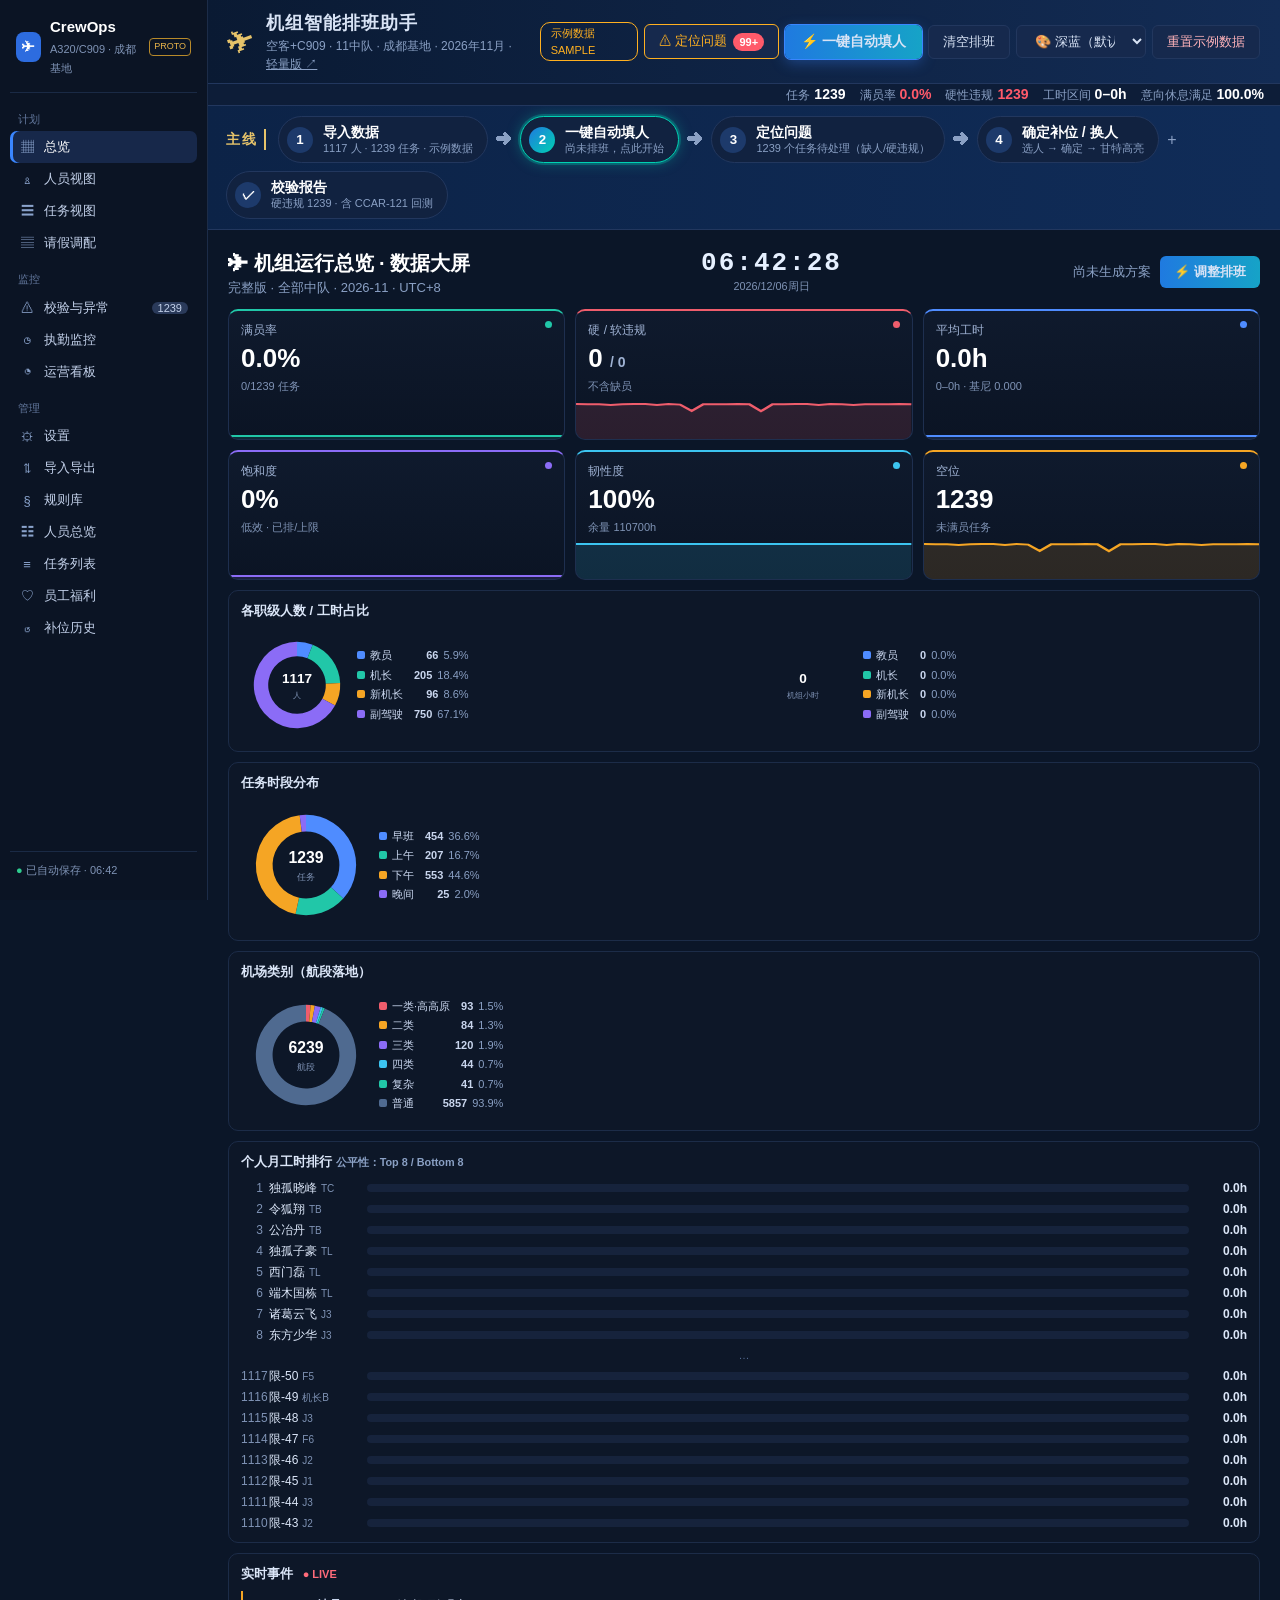
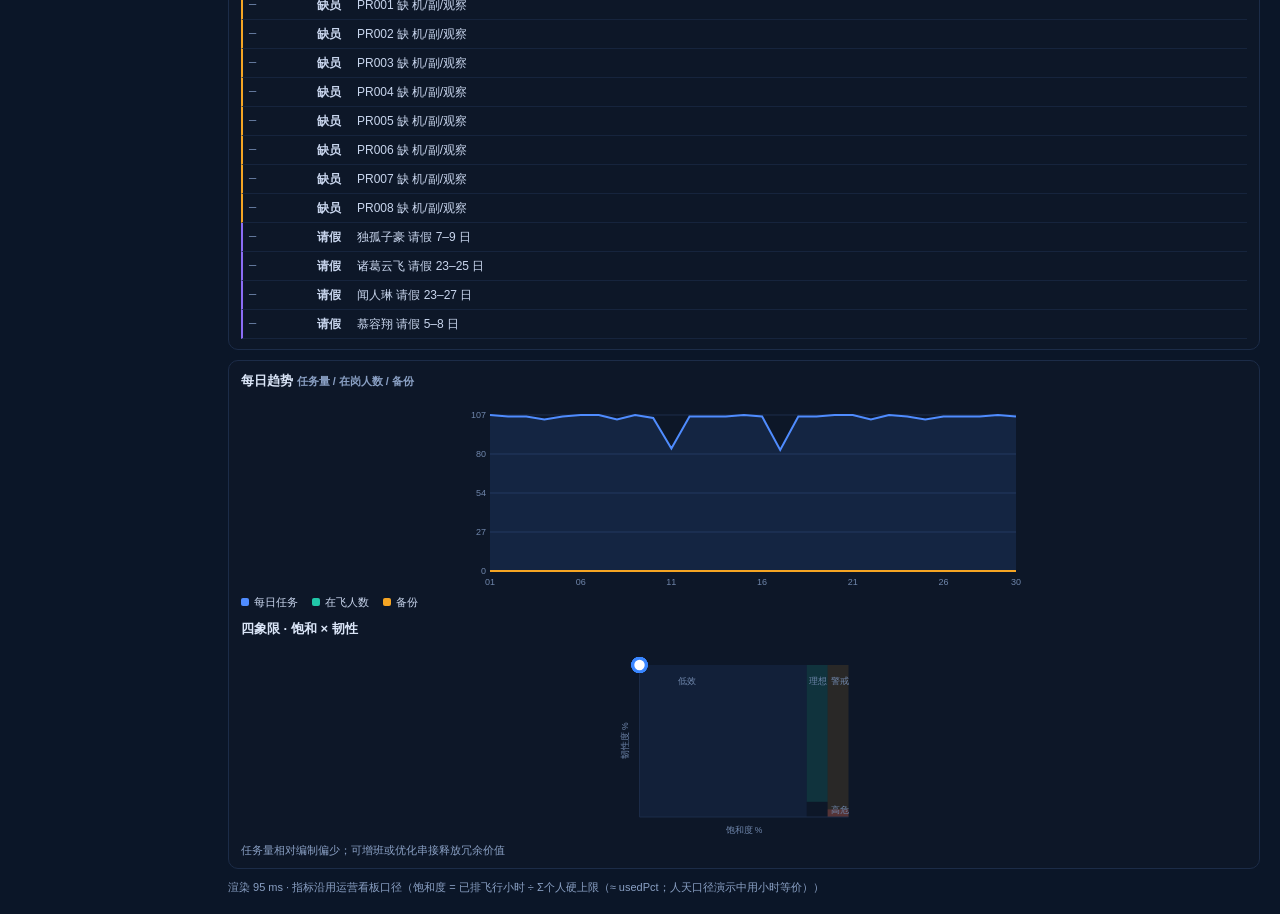
==== commit 0d8af4a2: "gantt: drop connector elements, cache-bust" ====
--- a/index.html
+++ b/index.html
@@ -4,7 +4,7 @@
 <meta charset="UTF-8">
 <meta name="viewport" content="width=device-width, initial-scale=1">
 <title>机组排班助手 · Crew Rostering Assistant</title>
-<link rel="stylesheet" href="css/style.css">
+<link rel="stylesheet" href="css/style.css?v=613">
 </head>
 <body>
 <header class="topbar">
@@ -51,6 +51,6 @@
 <script src="js/rules-config.js"></script>
 <script src="js/core.js"></script>
 <script src="js/charts.js"></script>
-<script src="js/app.js"></script>
+<script src="js/app.js?v=613"></script>
 </body>
 </html>
--- a/css/style.css
+++ b/css/style.css
@@ -1,3 +1,4 @@
+:root{--s1:#0f203d;--s2:#0b1a33;--s3:#0d1626;--s4:#111e34;--s5:#0f1a2d;--s6:#0d1728;--hi:#fff}
 :root{--bg:#0b1628;--panel:#112240;--panel2:#16294d;--line:#22375e;--txt:#d8e3f5;--mut:#8aa0c4;--acc:#3ea6ff;--acc2:#00d1b2;--warn:#ffb020;--red:#ff5a6a;--ok:#2ecc8f;--gold:#e6c36a}
 *{box-sizing:border-box}
 body{margin:0;background:var(--bg);color:var(--txt);font:13px/1.5 "PingFang SC","Microsoft YaHei","Noto Sans CJK SC",sans-serif}
@@ -10,20 +11,20 @@
 .btn.danger{color:#ffb3ba}.btn.sm{padding:3px 9px;font-size:12px}
 .tabs{display:flex;align-items:center;gap:2px;padding:0 16px;background:#0d1d38;border-bottom:1px solid var(--line)}
 .tabs>button{background:none;border:none;color:var(--mut);padding:11px 16px;cursor:pointer;font-size:14px;border-bottom:2px solid transparent}
-.tabs>button.active{color:#fff;border-bottom-color:var(--acc)}
-.kpis{margin-left:auto;display:flex;gap:14px;font-size:12px;color:var(--mut)}.kpis b{color:#fff;font-size:14px;margin-left:4px}
+.tabs>button.active{color:var(--hi);border-bottom-color:var(--acc)}
+.kpis{margin-left:auto;display:flex;gap:14px;font-size:12px;color:var(--mut)}.kpis b{color:var(--hi);font-size:14px;margin-left:4px}
 .kpis .bad b{color:var(--red)}.kpis .good b{color:var(--ok)}
 main{padding:14px 18px}
 .panel{background:var(--panel);border:1px solid var(--line);border-radius:8px;padding:14px;margin-bottom:14px}
-.panel h3{margin:0 0 10px;font-size:15px;color:#fff}.panel h3 small{color:var(--mut);font-weight:400;margin-left:8px}
+.panel h3{margin:0 0 10px;font-size:15px;color:var(--hi)}.panel h3 small{color:var(--mut);font-weight:400;margin-left:8px}
 .grid{display:grid;gap:14px}.g2{grid-template-columns:1fr 1fr}.g3{grid-template-columns:repeat(3,1fr)}.g4{grid-template-columns:repeat(4,1fr)}
 .card{background:var(--panel);border:1px solid var(--line);border-radius:8px;padding:14px}
-.card .lab{color:var(--mut);font-size:12px}.card .val{font-size:28px;font-weight:700;color:#fff}.card .sub{color:var(--mut);font-size:12px}
+.card .lab{color:var(--mut);font-size:12px}.card .val{font-size:28px;font-weight:700;color:var(--hi)}.card .sub{color:var(--mut);font-size:12px}
 .val.ok{color:var(--ok)!important}.val.bad{color:var(--red)!important}
 .toolbar{display:flex;gap:10px;align-items:center;margin-bottom:10px;flex-wrap:wrap}
-input,select,textarea{background:#0b1a33;color:var(--txt);border:1px solid var(--line);border-radius:5px;padding:5px 8px;font:inherit}
+input,select,textarea{background:var(--s2);color:var(--txt);border:1px solid var(--line);border-radius:5px;padding:5px 8px;font:inherit}
 table{border-collapse:collapse;width:100%}th,td{border-bottom:1px solid var(--line);padding:5px 8px;text-align:left;vertical-align:top}
-th{color:var(--mut);font-weight:500;background:#0f203d;position:sticky;top:0}
+th{color:var(--mut);font-weight:500;background:var(--s1);position:sticky;top:0}
 tr:hover td{background:#14284a}
 .red{color:var(--red)!important;font-weight:600}.mut{color:var(--mut)}.okc{color:var(--ok)}.warnc{color:var(--warn)}
 .pill{display:inline-block;padding:0 7px;border-radius:9px;font-size:11px;background:#1d3460;margin-right:3px}
@@ -31,15 +32,15 @@
 /* Gantt */
 .gwrap{overflow:auto;max-height:calc(100vh - 190px);border:1px solid var(--line);border-radius:8px;background:var(--panel)}
 .gt{position:relative}
-.ghead{display:flex;position:sticky;top:0;z-index:5;background:#0f203d}
-.gcell0{position:sticky;left:0;z-index:4;background:#0f203d;width:250px;min-width:250px;display:flex;align-items:center;padding:0 8px;border-right:1px solid var(--line);gap:6px}
+.ghead{display:flex;position:sticky;top:0;z-index:5;background:var(--s1)}
+.gcell0{position:sticky;left:0;z-index:4;background:var(--s1);width:250px;min-width:250px;display:flex;align-items:center;padding:0 8px;border-right:1px solid var(--line);gap:6px}
 .gday{width:var(--cw);min-width:var(--cw);text-align:center;border-left:1px solid var(--line);padding:4px 0;font-size:11px;color:var(--mut)}
 .gday.we{color:var(--gold)}
 .gday .gticks{position:relative;margin-top:1px;height:11px;font-size:8px;line-height:11px;color:#6f86ab;font-variant-numeric:tabular-nums;user-select:none}.gday .gticks span{position:absolute;transform:translateX(-50%)}
 .gwrap.z-full .gbg div:not(.pref):not(.lv):not(.tr):not(.sb){background-image:repeating-linear-gradient(90deg,transparent 0,transparent calc(12.5% - 1px),rgba(120,150,190,.10) calc(12.5% - 1px),rgba(120,150,190,.10) 12.5%)}
 .grow{display:flex;position:relative;height:66px;border-bottom:1px solid #1a2e52}
 .grow .gcell0{background:var(--panel);font-size:12px}
-.grow .gcell0 .nm{font-weight:600;color:#fff}.grow .gcell0 .hrs{margin-left:auto;font-weight:700}
+.grow .gcell0 .nm{font-weight:600;color:var(--hi)}.grow .gcell0 .hrs{margin-left:auto;font-weight:700}
 .gbg{display:flex}.gbg div{width:var(--cw);min-width:var(--cw);border-left:1px solid #182b4d;height:66px}
 .gbg div.pref{background:repeating-linear-gradient(45deg,#1b3a2f,#1b3a2f 4px,transparent 4px,transparent 9px)}
 .gbg div.lv{background:repeating-linear-gradient(45deg,#4a2230,#4a2230 4px,transparent 4px,transparent 9px)}
@@ -47,13 +48,13 @@
 .bar:hover{filter:brightness(1.25);z-index:3}
 .bar.slotC{background:linear-gradient(180deg,#1d5fa8,#174a85)}.bar.slotF{background:linear-gradient(180deg,#14766a,#0f5a51);border-color:#2bb39f}.bar.slotT{background:linear-gradient(180deg,#5a4a9a,#43377a);border-color:#8c79e0}
 .bar.viol{border:2px solid var(--red)}
-.bar .bh{font-weight:700;color:#fff}.bar .lg .sp{color:#ff8b96;font-weight:700}
+.bar .bh{font-weight:700;color:var(--hi)}.bar .lg .sp{color:#ff8b96;font-weight:700}
 .bar .lg{overflow:hidden;text-overflow:ellipsis}
 .bar.timed,.bar.timed.slotC,.bar.timed.slotF,.bar.timed.slotT{background:none;border-color:transparent;overflow:visible;padding:0}
 .bar.timed .seg{position:absolute;top:0;bottom:0;border-radius:5px;background:linear-gradient(180deg,#1d5fa8,#174a85);border:1px solid #3a86d6}
 .bar.timed.slotF .seg{background:linear-gradient(180deg,#14766a,#0f5a51);border-color:#2bb39f}.bar.timed.slotT .seg{background:linear-gradient(180deg,#5a4a9a,#43377a);border-color:#8c79e0}
 .bar.timed.viol .seg{border:2px solid var(--red)}
-.bar.timed .conn{position:absolute;top:50%;height:0;border-top:1px dashed rgba(170,200,240,.55)}
+.bar.timed .conn{display:none}
 .bar.timed .tl{position:relative;z-index:2;text-shadow:0 0 3px #06101f,0 0 2px #06101f;padding:2px 4px;pointer-events:none}
 .bar.timed .lg.tl{position:absolute;top:18px;white-space:normal;max-height:40px;padding:0}
 .bar.timed:hover{z-index:4}
@@ -65,7 +66,7 @@
 .hidden{display:none!important}
 .progress{position:fixed;inset:0;background:rgba(3,8,18,.7);display:flex;align-items:center;justify-content:center;z-index:60}
 .pbox{background:var(--panel);padding:24px 30px;border-radius:10px;width:380px;text-align:center}
-.pbar{height:10px;background:#0b1a33;border-radius:5px;margin:14px 0;overflow:hidden}#pfill{height:100%;width:0;background:linear-gradient(90deg,#1f7ae0,#00d1b2);transition:width .1s}
+.pbar{height:10px;background:var(--s2);border-radius:5px;margin:14px 0;overflow:hidden}#pfill{height:100%;width:0;background:linear-gradient(90deg,#1f7ae0,#00d1b2);transition:width .1s}
 .tip{position:fixed;z-index:70;background:#0a1730;border:1px solid var(--acc);border-radius:6px;padding:8px 10px;font-size:12px;pointer-events:none;max-width:460px;box-shadow:0 6px 20px rgba(0,0,0,.5)}
 .toast{position:fixed;right:20px;bottom:20px;background:#0f3b2c;border:1px solid var(--ok);padding:10px 16px;border-radius:8px;z-index:80}
 .slotbox{display:grid;grid-template-columns:60px 1fr;gap:8px;align-items:center;margin-bottom:8px}
@@ -98,17 +99,17 @@
 .gbox{position:relative}
 .gwrap{height:calc(100vh - 150px);max-height:none}
 @supports not selector(::-webkit-scrollbar){.gwrap{scrollbar-color:#4a6aa0 #0b1a33}}
-.gwrap::-webkit-scrollbar{width:14px;height:14px;-webkit-appearance:none;background:#0b1a33}
+.gwrap::-webkit-scrollbar{width:14px;height:14px;-webkit-appearance:none;background:var(--s2)}
 .gwrap::-webkit-scrollbar-thumb{background:#4a6aa0;border-radius:7px;border:3px solid #0b1a33;min-width:40px}
 .gwrap::-webkit-scrollbar-thumb:hover{background:#6c8fcc}
-.gwrap::-webkit-scrollbar-track{background:#0b1a33;border-top:1px solid var(--line)}
-.gwrap::-webkit-scrollbar-corner{background:#0b1a33}
+.gwrap::-webkit-scrollbar-track{background:var(--s2);border-top:1px solid var(--line)}
+.gwrap::-webkit-scrollbar-corner{background:var(--s2)}
 .zoomw{position:absolute;right:26px;bottom:26px;z-index:20;display:flex;align-items:center;background:rgba(15,32,61,.94);border:1px solid #3a5a8c;border-radius:16px;box-shadow:0 4px 14px rgba(0,0,0,.45);padding:2px;font-size:12px}
 .zoomw>button{background:none;border:none;color:var(--txt);cursor:pointer;height:26px;min-width:26px;border-radius:13px;font-size:15px;line-height:1}
 .zoomw>button:hover{background:#22406f}
 .zoomw #zPct{min-width:52px;font-size:12px;font-variant-numeric:tabular-nums}
 .zoomw #zMenuB{font-size:11px;min-width:20px;color:var(--mut)}
-.zmenu{position:absolute;right:0;bottom:34px;background:#0f203d;border:1px solid #3a5a8c;border-radius:8px;padding:4px;min-width:150px;box-shadow:0 6px 18px rgba(0,0,0,.5)}
+.zmenu{position:absolute;right:0;bottom:34px;background:var(--s1);border:1px solid #3a5a8c;border-radius:8px;padding:4px;min-width:150px;box-shadow:0 6px 18px rgba(0,0,0,.5)}
 .zmenu .zp{display:flex;justify-content:space-between;padding:5px 10px;border-radius:5px;cursor:pointer}.zmenu .zp:hover{background:#22406f}
 .toast{right:auto;left:50%;transform:translateX(-50%);bottom:40px}
 /* 临时请假多方案 */
@@ -116,7 +117,7 @@
 .solc{background:var(--panel2);border:1px solid var(--line);border-radius:10px;padding:12px;cursor:pointer;display:flex;flex-direction:column;gap:6px;position:relative;transition:border-color .15s,box-shadow .15s}
 .solc.hov,.solc:hover{border-color:var(--acc)}.solc.sel{border-color:var(--acc);box-shadow:0 0 0 2px rgba(62,166,255,.35)}
 .solc.rec{border-color:var(--ok)}.solc.rec.sel{box-shadow:0 0 0 2px rgba(46,204,143,.4)}.solc.bad{border-color:#7a2333}
-.solh{display:flex;align-items:center;gap:6px;flex-wrap:wrap}.solh b{color:#fff}
+.solh{display:flex;align-items:center;gap:6px;flex-wrap:wrap}.solh b{color:var(--hi)}
 .rtag{background:var(--ok);color:#06281b;font-weight:700;font-size:11px;padding:1px 8px;border-radius:9px}
 .score{margin-left:auto;color:var(--mut);font-size:11px}
 .ttag{font-size:10px;padding:0 6px;border-radius:8px;background:#1d3460;white-space:nowrap}.ttag.sbt{background:#5b3b0a;color:#ffd58a}.ttag.rst{background:#17433c;color:#8ff0d8}.ttag.cht{background:#3c2a6b;color:#cdb8ff}.ttag.mnt{background:#5a1c27;color:#ffb3ba}
@@ -148,24 +149,24 @@
 .fdpt td,.fdpt th{padding:3px 6px}.fdpt input{width:60px}
 .dutyg{display:grid;grid-template-columns:repeat(auto-fill,minmax(720px,1fr));gap:12px}
 .dutyc{margin:0}.dutyc.dex{border-color:#ff5a6a;box-shadow:0 0 0 1px rgba(255,90,106,.4)}
-.fdpbar{position:relative;height:8px;background:#0b1a33;border-radius:4px;margin:8px 0}.fdpbar i{position:absolute;left:0;top:0;bottom:0;border-radius:4px;background:#2ecc8f}.fdpbar i.r-med{background:var(--warn)}.fdpbar i.r-high,.fdpbar i.r-over{background:#ff5a6a}
+.fdpbar{position:relative;height:8px;background:var(--s2);border-radius:4px;margin:8px 0}.fdpbar i{position:absolute;left:0;top:0;bottom:0;border-radius:4px;background:#2ecc8f}.fdpbar i.r-med{background:var(--warn)}.fdpbar i.r-high,.fdpbar i.r-over{background:#ff5a6a}
 .fdpbar b{position:absolute;top:-3px;bottom:-3px;width:2px;background:#fff}
 .dlt td,.dlt th{padding:2px 5px;font-size:12px}.dlt input{width:150px;padding:2px 4px;font-size:11px}.dlt select{font-size:11px}.dlt tr.exrow td{background:#3a1520}
 .ttag.spt{background:#0f4a78;color:#9fd4ff}
 
 /* 执勤监控 · 视图切换 & 飞机甘特 */
 .seg{display:inline-flex;border:1px solid var(--line);border-radius:8px;overflow:hidden;margin-right:8px}
-.seg button{background:#0b1a33;border:0;color:var(--mut);padding:4px 12px;cursor:pointer;font-size:12px}
-.seg button.on{background:#1d5fa8;color:#fff}.seg button:hover:not(.on){background:#173a6a;color:#fff}
+.seg button{background:var(--s2);border:0;color:var(--mut);padding:4px 12px;cursor:pointer;font-size:12px}
+.seg button.on{background:#1d5fa8;color:var(--hi)}.seg button:hover:not(.on){background:#173a6a;color:var(--hi)}
 .acpanel{position:relative;min-height:320px}
 .acbox{position:relative}
 .acwrap{overflow:auto;max-height:calc(100vh - 320px);border:1px solid var(--line);border-radius:8px;background:#0b1528}
 .acgrid{min-width:100%}
 .achead,.acrow{display:flex;position:relative;border-bottom:1px solid #1a2e52}
-.achead{position:sticky;top:0;z-index:5;background:#0f203d;height:28px;color:var(--mut);font-size:11px}
+.achead{position:sticky;top:0;z-index:5;background:var(--s1);height:28px;color:var(--mut);font-size:11px}
 .acrow{height:36px}
-.accell0{width:var(--nw);min-width:var(--nw);position:sticky;left:0;z-index:3;background:#0f203d;display:flex;flex-direction:column;justify-content:center;padding:0 8px;border-right:1px solid var(--line);font-size:12px}
-.achead .accell0{background:#0f203d}
+.accell0{width:var(--nw);min-width:var(--nw);position:sticky;left:0;z-index:3;background:var(--s1);display:flex;flex-direction:column;justify-content:center;padding:0 8px;border-right:1px solid var(--line);font-size:12px}
+.achead .accell0{background:var(--s1)}
 .acrow:hover .accell0{background:#173a6a}
 .actrack{position:relative;flex:0 0 auto;background:repeating-linear-gradient(90deg,#0b1528 0,#0b1528 calc(var(--pxh,48px) - 1px),#152844 calc(var(--pxh,48px) - 1px),#152844 var(--pxh,48px))}
 .ac-tick{position:absolute;top:4px;transform:translateX(-50%);font-size:10px;color:var(--mut);white-space:nowrap;pointer-events:none}
@@ -190,7 +191,7 @@
 /* 人员总览 */
 .rost{font-size:12px;border-collapse:collapse;width:100%}
 .rost th,.rost td{padding:5px 6px;border-bottom:1px solid #1a2e52;text-align:center;white-space:nowrap}
-.rost th{position:sticky;top:0;background:#0f203d;z-index:2;font-weight:600;color:var(--mut)}
+.rost th{position:sticky;top:0;background:var(--s1);z-index:2;font-weight:600;color:var(--mut)}
 .rost th.ath{font-size:11px;writing-mode:horizontal-tb;max-width:52px}
 .rost td:nth-child(2),.rost td.hcell{text-align:left}
 .rost tr.rorow{cursor:pointer}.rost tr.rorow:hover{background:#132848}
@@ -211,33 +212,33 @@
 .holegrid{display:flex;flex-direction:column;gap:14px}
 .holec{background:var(--panel2);border:1px solid var(--line);border-radius:10px;padding:14px;overflow:visible}
 .holec .holehd{display:flex;flex-wrap:wrap;align-items:baseline;gap:8px 12px;margin-bottom:8px}
-.holec .holehd b{font-size:15px;color:#fff}
+.holec .holehd b{font-size:15px;color:var(--hi)}
 .holemeta{color:var(--mut);font-size:12px}
 .holeroute{display:flex;flex-wrap:wrap;gap:6px;margin:6px 0 10px;line-height:1.5}
-.holeroute .legchip{background:#0b1a33;border:1px solid #2a3f66;border-radius:6px;padding:2px 8px;font-size:12px;white-space:normal;max-width:100%}
+.holeroute .legchip{background:var(--s2);border:1px solid #2a3f66;border-radius:6px;padding:2px 8px;font-size:12px;white-space:normal;max-width:100%}
 .holeroute .legchip .sp{color:var(--red);font-weight:600}
 .holeseats{display:flex;flex-wrap:wrap;gap:8px;margin:8px 0}
-.hole-seat{background:#0b1a33;border:1px solid #2a3f66;border-radius:8px;padding:8px 10px;min-width:130px;font-size:12px;overflow:visible}
+.hole-seat{background:var(--s2);border:1px solid #2a3f66;border-radius:8px;padding:8px 10px;min-width:130px;font-size:12px;overflow:visible}
 .hole-seat.empty{border-color:#ff5a6a;background:#3a1520;box-shadow:0 0 0 1px rgba(255,90,106,.35)}
 .candrow{display:flex;flex-wrap:wrap;align-items:stretch;gap:8px;margin-top:8px}
 .candrow .lab{color:var(--mut);font-size:12px;align-self:center;min-width:40px}
-.cand{display:flex;align-items:center;gap:8px;background:#0f203d;border:1px solid #3a5a8c;border-radius:10px;padding:8px 10px;cursor:pointer;color:inherit;text-align:left;max-width:100%;overflow:visible}
+.cand{display:flex;align-items:center;gap:8px;background:var(--s1);border:1px solid #3a5a8c;border-radius:10px;padding:8px 10px;cursor:pointer;color:inherit;text-align:left;max-width:100%;overflow:visible}
 .cand:hover,.cand.on{border-color:var(--acc);box-shadow:0 0 0 1px rgba(62,166,255,.35)}
 .cand.redish{opacity:.92;border-color:#6a2a38}
 .cand .av{width:30px;height:30px;border-radius:50%;background:#1d5fa8;display:flex;align-items:center;justify-content:center;font-size:11px;font-weight:700;flex:0 0 auto}
 .cand .cn{font-size:12px;line-height:1.4;min-width:0}
-.cand .cn b{color:#fff}
+.cand .cn b{color:var(--hi)}
 .planhint{margin-top:10px;padding:8px 10px;border-radius:8px;background:#0f3b2c;border:1px solid var(--ok);font-size:12px}
 .chiprow{display:flex;flex-wrap:wrap;gap:6px;margin:10px 0}
 .chip{background:#1d3460;border-radius:12px;padding:4px 10px;font-size:12px}
 .chip.warn{background:#5b3b0a;color:#ffd58a}.chip.bad{background:#5a1c27;color:#ffb3ba}.chip.ok{background:#0f5a3e;color:#8ff0d8}
 .impactbox{margin-top:10px;border-top:1px dashed var(--line);padding-top:10px}
-.impactbox h4{margin:0 0 6px;font-size:13px;color:#fff}
+.impactbox h4{margin:0 0 6px;font-size:13px;color:var(--hi)}
 
 /* 运营看板 */
 .opskpi{display:grid;grid-template-columns:repeat(auto-fill,minmax(160px,1fr));gap:10px;margin-top:8px}
 .okpi{background:var(--panel2);border:1px solid var(--line);border-radius:10px;padding:12px}
-.okpi .olab{color:var(--mut);font-size:12px}.okpi .oval{font-size:22px;font-weight:700;color:#fff;margin:4px 0}.okpi .omut{font-size:11px;color:var(--mut);line-height:1.35}
+.okpi .olab{color:var(--mut);font-size:12px}.okpi .oval{font-size:22px;font-weight:700;color:var(--hi);margin:4px 0}.okpi .omut{font-size:11px;color:var(--mut);line-height:1.35}
 
 /* 运营看板 · 饱和度/韧性度/四象限 */
 .satrow{display:grid;grid-template-columns:repeat(3,minmax(0,1fr));gap:12px;margin-top:10px}
@@ -258,9 +259,9 @@
 .briefbtns{display:flex;gap:8px;flex-wrap:wrap}
 .sqgrid{display:grid;grid-template-columns:repeat(auto-fill,minmax(180px,1fr));gap:8px;margin-top:8px}
 .sqcard{background:var(--panel2);border:1px solid var(--line);border-radius:10px;padding:10px 12px}
-.sqcard .sqlab{font-weight:700;color:#fff;font-size:13px}
+.sqcard .sqlab{font-weight:700;color:var(--hi);font-size:13px}
 .sqcard .sqvals{display:flex;gap:12px;margin:6px 0;font-size:12px;color:var(--mut)}
-.sqcard .sqvals b{color:#fff;font-size:14px}
+.sqcard .sqvals b{color:var(--hi);font-size:14px}
 .sqcard.z-ideal{border-color:#2ecc8f}.sqcard.z-idle{border-color:#3ea6ff}
 .sqcard.z-alert{border-color:#e6a23c}.sqcard.z-critical{border-color:#ff5a6a}
 
@@ -279,10 +280,10 @@
 .actions{display:flex;align-items:center;position:relative}
 .btn.warn{border-color:var(--warn);color:var(--warn)}.btn.warn:hover{background:#3a2a10;border-color:#ffc857}
 .issue-wrap{position:relative;display:inline-flex;align-items:center}
-.ibadge{display:inline-block;margin-left:6px;min-width:18px;padding:0 6px;border-radius:9px;background:var(--red);color:#fff;font-size:11px;font-weight:700;line-height:18px;vertical-align:middle;text-align:center}
+.ibadge{display:inline-block;margin-left:6px;min-width:18px;padding:0 6px;border-radius:9px;background:var(--red);color:var(--hi);font-size:11px;font-weight:700;line-height:18px;vertical-align:middle;text-align:center}
 .ibadge.hidden,.issue-panel.hidden{display:none!important}
 .issue-panel{position:absolute;top:calc(100% + 8px);right:0;z-index:90;width:min(440px,92vw);max-height:min(420px,70vh);overflow:auto;background:var(--panel);border:1px solid var(--warn);border-radius:10px;box-shadow:0 12px 32px rgba(0,0,0,.55);padding:8px 0}
-.issue-panel .ihd{display:flex;justify-content:space-between;align-items:center;padding:6px 14px 8px;border-bottom:1px solid var(--line);font-size:13px;color:#fff;position:sticky;top:0;background:var(--panel);z-index:1}
+.issue-panel .ihd{display:flex;justify-content:space-between;align-items:center;padding:6px 14px 8px;border-bottom:1px solid var(--line);font-size:13px;color:var(--hi);position:sticky;top:0;background:var(--panel);z-index:1}
 .issue-panel .ihd .mut{font-size:12px;font-weight:400}
 .issue-row{display:block;width:100%;text-align:left;background:none;border:none;border-bottom:1px solid #1a2e52;color:var(--txt);padding:9px 14px;cursor:pointer;font:inherit;line-height:1.4}
 .issue-row:hover,.issue-row:focus{background:#1a3358;outline:none}
@@ -306,17 +307,17 @@
 .tabs{position:relative}
 .more{position:relative}
 .more-btn{background:none;border:none;color:var(--mut);padding:11px 16px;cursor:pointer;font-size:14px;border-bottom:2px solid transparent}
-.more-btn:hover{color:#fff}.more-btn.active{color:#fff;border-bottom-color:var(--acc)}
+.more-btn:hover{color:var(--hi)}.more-btn.active{color:var(--hi);border-bottom-color:var(--acc)}
 .more-panel{position:absolute;top:100%;left:0;z-index:60;min-width:150px;background:#0f2447;border:1px solid var(--line);border-radius:8px;padding:6px;box-shadow:0 8px 24px rgba(0,0,0,.45)}
 .more-panel.hidden{display:none}
 .more-panel button{display:block;width:100%;text-align:left;background:none;border:none;color:var(--txt);padding:8px 12px;border-radius:5px;cursor:pointer;font-size:13px}
-.more-panel button:hover{background:var(--panel2)}.more-panel button.active{color:#fff;background:#1a3563}
+.more-panel button:hover{background:var(--panel2)}.more-panel button.active{color:var(--hi);background:#1a3563}
 .story{display:flex;align-items:center;gap:8px;padding:10px 18px;background:linear-gradient(90deg,#0c2347,#102c58);border-bottom:1px solid var(--line);flex-wrap:wrap}
 .story-lab{font-weight:700;color:var(--gold);font-size:14px;letter-spacing:2px;padding-right:6px;border-right:2px solid var(--gold);margin-right:4px}
 .story .step{display:flex;align-items:center;gap:10px;background:var(--panel);border:1px solid var(--line);color:var(--txt);padding:7px 14px 7px 8px;border-radius:24px;cursor:pointer;text-align:left}
 .story .step:hover{border-color:var(--acc)}
-.story .sn{width:26px;height:26px;border-radius:50%;background:#1d3a6b;color:#fff;font-weight:700;display:flex;align-items:center;justify-content:center;flex:none}
-.story .sb{display:flex;flex-direction:column;line-height:1.25}.story .sb b{font-size:14px;color:#fff}.story .sb small{color:var(--mut);font-size:11px}
+.story .sn{width:26px;height:26px;border-radius:50%;background:#1d3a6b;color:var(--hi);font-weight:700;display:flex;align-items:center;justify-content:center;flex:none}
+.story .sb{display:flex;flex-direction:column;line-height:1.25}.story .sb b{font-size:14px;color:var(--hi)}.story .sb small{color:var(--mut);font-size:11px}
 .story .step.done .sn{background:var(--ok);color:#06241a}
 .story .step.next{border-color:var(--acc2);box-shadow:0 0 0 2px rgba(0,209,178,.25),0 0 14px rgba(0,209,178,.35)}
 .story .step.next .sn{background:linear-gradient(135deg,#1f7ae0,#00d1b2)}
@@ -339,3 +340,108 @@
 .demo-fill-note{background:#1a2a3a;border:1px solid #3a6a9a;border-radius:8px;padding:8px 12px;margin:8px 0;font-size:12px;color:#a8c8e8}
 .apcls{font-size:8px;color:#9fb6da;margin-left:1px;font-weight:600}
 .apcls-l{display:inline-block;padding:0 5px;border-radius:3px;background:#1d3358;color:#cfe0ff;font-size:11px;margin:0 2px}
+.solsw{display:inline-flex;align-items:center;gap:6px;padding:2px 8px;border:1px solid #2f5a96;border-radius:6px;background:#10213d;margin-right:8px}
+.solsw b{color:var(--hi)}.solsw small{color:#8fa6c8}.solsw .btn{padding:1px 6px}
+tr.solcur td{background:rgba(58,134,214,.14)}
+/* ===== CrewOps 侧边栏 / 任务视图 / 总览大屏 ===== */
+body.side-layout{padding-left:208px}
+#side{position:fixed;left:0;top:0;bottom:0;width:208px;background:#0b1424;border-right:1px solid #1c2c48;z-index:40;display:flex;flex-direction:column;padding:12px 10px;overflow:auto}
+.sb-brand{display:flex;align-items:center;gap:9px;padding:4px 6px 14px;border-bottom:1px solid #1a2a45;margin-bottom:6px}
+.sb-logo{width:30px;height:30px;border-radius:8px;background:#2d6cdf;display:grid;place-items:center;color:var(--hi)}
+.sb-brand b{color:var(--hi);display:block;font-size:15px}.sb-brand small{color:#7f93b5;font-size:11px}
+.sb-tag{margin-left:auto;font-size:9px;border:1px solid #b88a2a;color:#e8b44a;border-radius:4px;padding:1px 4px}
+.sb-g{color:#62779c;font-size:11px;margin:12px 8px 4px}
+.sb-i{display:flex;align-items:center;gap:9px;width:100%;background:none;border:0;color:#c3d1ea;text-align:left;padding:7px 9px;border-radius:7px;cursor:pointer;font-size:13px}
+.sb-i:hover{background:#13213a}.sb-i.cur{background:#17284a;color:var(--hi);box-shadow:inset 3px 0 0 #3a86ff}
+.sb-ic{width:16px;text-align:center;color:#8aa3cc}.sb-n{margin-left:auto;background:#2a3a5a;border-radius:9px;padding:0 6px;font-size:11px}
+.sb-foot{margin-top:auto;color:#7f93b5;font-size:11px;padding:10px 6px;border-top:1px solid #1a2a45}
+body.side-layout #tabs>button,body.side-layout #moreWrap{display:none}
+body.side-layout #btnAuto{font-size:14px;padding:8px 16px;box-shadow:0 0 0 1px #3a86ff,0 4px 14px rgba(58,134,255,.35)}
+.cw{padding:6px 2px}.cw-head{display:flex;align-items:flex-end;gap:12px;margin-bottom:12px}.cw-head h2{margin:0;color:var(--hi);font-size:24px}
+.cw-acts{margin-left:auto;display:flex;gap:8px}
+.okpis{display:grid;grid-template-columns:repeat(4,1fr);gap:12px;margin-bottom:12px}
+.okpi{background:var(--s5);border:1px solid #1e2f4f;border-radius:10px;padding:12px 14px}
+.okpi-l{color:#9fb2d3;font-size:12px;display:flex;gap:6px;align-items:center}.okpi-i{color:#6f86ab}
+.okpi-v{font-size:28px;font-weight:700;color:var(--hi);margin:4px 0}.okpi-v.okc{color:#2fd3a5}.okpi-v.red{color:#ff6b7a}.okpi-s{color:#7f93b5;font-size:12px}
+.dstrip{display:flex;gap:6px;overflow-x:auto;padding:8px;background:var(--s5);border:1px solid #1e2f4f;border-radius:10px;margin-bottom:10px}
+.dchip{position:relative;min-width:54px;display:flex;flex-direction:column;align-items:center;background:#121f36;border:1px solid #1e2f4f;border-radius:8px;color:#c9d6ee;padding:5px 3px;cursor:pointer}
+.dchip b{font-size:15px;color:var(--hi)}.dchip small{font-size:10px;color:#7f93b5}.dchip.we small:first-of-type{color:var(--gold,#e8b44a)}
+.dchip.cur{border-color:#3a86ff;background:#16294d;box-shadow:0 0 0 1px #3a86ff}
+.ddot{position:absolute;top:4px;right:5px;width:7px;height:7px;border-radius:50%;background:#ff6b7a}
+.dsum{display:flex;align-items:center;gap:18px;background:var(--s5);border:1px solid #1e2f4f;border-radius:10px;padding:10px 14px;margin-bottom:10px;color:#9fb2d3}
+.dsum>b{color:var(--hi);font-size:15px}.dsum span b{color:var(--hi)}
+.tog{margin-left:auto;background:#121f36;border:1px solid #2a3d62;color:#c9d6ee;border-radius:16px;padding:4px 12px;cursor:pointer}.tog.on{background:#1b3a6e;border-color:#3a86ff;color:var(--hi)}
+.pillc{display:inline-block;background:#22324f;border-radius:9px;padding:0 7px;font-size:11px;margin-left:6px;color:#c9d6ee}
+.tcols{display:grid;grid-template-columns:repeat(4,1fr) 1.05fr;gap:10px;align-items:start}
+.tcol{background:var(--s6);border:1px solid #1c2c48;border-radius:10px;padding:8px;min-height:120px;max-height:calc(100vh - 380px);overflow:auto}
+.tcol.side{background:none;border:0;padding:0;max-height:none;overflow:visible;display:flex;flex-direction:column;gap:10px}
+.sbox{background:var(--s6);border:1px solid #1c2c48;border-radius:10px;padding:8px}
+.tcol-h{display:flex;align-items:center;gap:6px;color:#dbe6f8;font-weight:600;margin:2px 2px 8px}.tcol-h .pillc{margin-left:auto}
+.tempty{color:#6f86ab;text-align:center;padding:22px 4px;font-size:12px}
+.tcard{background:var(--s4);border:1px solid #20335a;border-radius:9px;padding:9px 10px;margin-bottom:8px;cursor:pointer;transition:border-color .15s}
+.tcard:hover{border-color:#3a86ff}.tcard.b-hole{border-left:3px solid #f5a524}.tcard.b-viol{border-left:3px solid #ff6b7a}.tcard.b-risk{border-left:3px solid #e8b44a}
+.tc-h{display:flex;align-items:center;gap:6px}.tc-h b{color:var(--hi)}.tc-t{margin-left:auto;color:#9fb2d3;font-size:12px}
+.badge{font-size:10px;border-radius:4px;padding:0 5px;border:1px solid}.badge.b-ok{color:#2fd3a5;border-color:#1f7a63}.badge.b-hole{color:#f5a524;border-color:#8a5f16}.badge.b-viol{color:#ff6b7a;border-color:#8a2f3a}.badge.b-risk{color:#e8b44a;border-color:#7a6220}
+.tc-r{color:#dbe6f8;font-size:13px;margin:4px 0 6px}.tc-m{color:#7f93b5;font-size:11px;margin-bottom:6px}
+.tc-c{display:flex;flex-wrap:wrap;gap:4px;margin-bottom:6px}
+.cchip{background:#18284a;border:1px solid #233a64;border-radius:5px;padding:1px 6px;font-size:12px;color:#e6eefc}.cchip small{color:#8aa3cc;margin-left:4px;font-size:10px}
+.cchip.sC{border-color:#2f5fa8}.cchip.sF{border-color:#1f7a6a}.cchip.sT{border-color:#5a4a9a}.cchip.hole{border-style:dashed;color:#f5a524;border-color:#8a5f16;background:none}
+.tc-f{color:#8aa3cc;font-size:11px}
+.attn{display:flex;gap:6px;align-items:center;padding:5px 2px;border-bottom:1px solid #1a2a45;cursor:pointer;font-size:12px}.attn b{color:var(--hi)}.attn:hover{background:#13213a}
+.mut.sm,.sm{font-size:11px}
+#drawer.hidden{display:none}.drw-mask{position:fixed;inset:0;background:rgba(3,8,18,.55);z-index:60}
+.drw{position:fixed;top:0;right:0;bottom:0;width:min(560px,96vw);background:var(--s3);border-left:1px solid #22355a;z-index:61;display:flex;flex-direction:column;box-shadow:-10px 0 30px rgba(0,0,0,.4);animation:drwIn .18s ease-out}
+@keyframes drwIn{from{transform:translateX(30px);opacity:.4}to{transform:none;opacity:1}}
+.drw-h{display:flex;align-items:flex-start;padding:16px 18px;border-bottom:1px solid #1c2c48}.drw-h h3{margin:0 0 4px;color:var(--hi);font-size:22px}.drw-h .btn{margin-left:auto}
+.drw-b{flex:1;overflow:auto;padding:14px 18px}.drw-b h4{color:#9fb2d3;font-weight:600;margin:16px 0 8px}
+.dtiles{display:grid;grid-template-columns:repeat(3,1fr);gap:8px}.dtile{background:var(--s4);border:1px solid #20335a;border-radius:9px;padding:10px 12px}.dtile small{display:block;color:#7f93b5;font-size:11px}.dtile b{color:var(--hi);font-size:17px}
+.drow{display:flex;align-items:center;gap:10px;background:var(--s4);border:1px solid #20335a;border-radius:9px;padding:9px 12px;margin-bottom:6px}.drow .seat{color:#7f93b5;font-size:11px;width:44px}.drow b{color:var(--hi)}.drow .hrs{margin-left:auto;color:#9fb2d3}
+.dtab{width:100%;border-collapse:collapse}.dtab th{color:#7f93b5;font-weight:500;text-align:left;border-bottom:1px solid #22355a;padding:6px}.dtab td{border-bottom:1px solid #182740;padding:6px;color:#dbe6f8}
+.drw-f{display:flex;gap:8px;padding:12px 18px;border-top:1px solid #1c2c48}
+.big{padding:4px 2px}.big-h{display:flex;align-items:center;gap:16px;margin-bottom:12px}.big-t{color:var(--hi);font-size:20px;font-weight:700}
+.clock{margin:0 auto;text-align:center}.clock b{display:block;font:700 26px/1 ui-monospace,Menlo,monospace;color:#e6f0ff;letter-spacing:2px}.clock small{color:#7f93b5}
+.bkpis{display:grid;grid-template-columns:repeat(6,1fr);gap:10px;margin-bottom:10px}
+.bkpi{background:linear-gradient(180deg,#0f1a2d,#0b1424);border:1px solid #1e2f4f;border-top:2px solid var(--c);border-radius:10px;padding:10px 12px 0;overflow:hidden}
+.bk-l{color:#9fb2d3;font-size:12px;display:flex}.bk-l i{margin-left:auto;width:7px;height:7px;border-radius:50%;background:var(--c)}
+.bk-v{font-size:26px;font-weight:700;color:var(--hi)}.bk-v small{font-size:14px;color:#9fb2d3}.bk-s{color:#7f93b5;font-size:11px}
+.spark{display:block;width:calc(100% + 24px);margin:4px -12px 0;height:40px}
+.bgrid3{display:grid;grid-template-columns:1.25fr 1fr 1.25fr;gap:10px;margin-bottom:10px}
+.bpanel{background:var(--s6);border:1px solid #1c2c48;border-radius:10px;padding:10px 12px}.bpanel h4{margin:0 0 8px;color:#dbe6f8}
+.d2{display:grid;grid-template-columns:1fr 1fr;gap:6px}
+.donut{display:flex;align-items:center;gap:8px}.donut svg{width:130px;height:130px;flex:none}
+.dc1{fill:#fff;font-size:17px;font-weight:700}.dc2{fill:#7f93b5;font-size:10px}
+.dleg{font-size:11px;color:#c9d6ee;display:flex;flex-direction:column;gap:3px}.dleg div{display:flex;gap:5px;align-items:center}.dleg i{width:8px;height:8px;border-radius:2px;display:inline-block}.dleg b{margin-left:auto;padding-left:6px}.dleg.row{flex-direction:row;gap:14px}
+.rks{display:flex;flex-direction:column;gap:3px}.rk{display:grid;grid-template-columns:22px 92px 1fr 52px;align-items:center;gap:6px;font-size:12px;color:#dbe6f8}
+.rk-i{color:#7f93b5;text-align:right}.rk-n small{color:#7f93b5;margin-left:4px}.rk-b{height:8px;background:#16233c;border-radius:4px;overflow:hidden}.rk-b i{display:block;height:100%;border-radius:4px}.rk b{text-align:right}.rk-sep{color:#53698f;text-align:center;font-size:11px}
+.feed{max-height:420px;overflow:auto;display:flex;flex-direction:column}.ev{display:grid;grid-template-columns:62px 34px 1fr;gap:6px;font-size:12px;padding:5px 2px;border-bottom:1px solid #16243d;color:#c9d6ee;border-left:2px solid transparent;padding-left:6px}
+.ev-t{color:#6f86ab;font-family:ui-monospace,monospace}.ev-k{font-weight:600}.ev-a{border-left-color:#4f8cff}.ev-s{border-left-color:#21c7a8}.ev-w{border-left-color:#f5a524}.ev-r{border-left-color:#ef5d6c}.ev-l{border-left-color:#8b6cf6}
+.live{color:#ff6b7a;font-size:11px;margin-left:6px;animation:blink 1.4s infinite}@keyframes blink{50%{opacity:.35}}
+.area{width:100%;height:190px}.gl{stroke:#1d2d4a;stroke-width:1}.ax{fill:#6f86ab;font-size:9px}
+.quad{width:100%;max-height:200px}.q-idle{fill:rgba(79,140,255,.08)}.q-ideal{fill:rgba(33,199,168,.16)}.q-alert{fill:rgba(245,165,36,.12)}.q-crit{fill:rgba(239,93,108,.22)}.q-pt{fill:#fff;stroke:#3a86ff;stroke-width:3}
+@media (max-width:1300px){.bkpis{grid-template-columns:repeat(3,1fr)}.bgrid3{grid-template-columns:1fr}.tcols{grid-template-columns:repeat(2,1fr)}}
+.dleg div{white-space:nowrap}.d2 .donut svg{width:112px;height:112px}.d2 .donut{gap:4px}
+.quad{height:190px;max-height:none}
+/* Gantt 高度 / 全屏 / 收起 */
+body.g-compact #story,body.g-compact .demo-fill-note,body.g-compact .export-bar{display:none}
+.gresize{height:12px;cursor:ns-resize;display:flex;align-items:center;justify-content:center;margin-top:2px;border-radius:0 0 8px 8px}
+.gresize i{width:60px;height:4px;border-radius:2px;background:#36507e}.gresize:hover i,.gresize.on i{background:#6c8fcc}
+.gbox.gfull{position:fixed;inset:0;z-index:80;background:#08111f;padding:6px 8px}
+.gfull-bar{display:flex;align-items:center;gap:12px;height:30px;color:#dbe6f8}.gfull-bar .btn{margin-left:auto}
+body.g-fullon{overflow:hidden}
+.topbar .actions .btn{white-space:nowrap}
+body.g-compact #main .toolbar .legend{display:none}
+body.g-compact .topbar{padding-top:6px;padding-bottom:6px}body.g-compact .topbar .t2{display:none}
+
+.drw-b.edit .edit-foot{position:sticky;bottom:-14px;background:var(--s3);padding:10px 0;border-top:1px solid #1c2c48}
+.drw-back{color:#7fb0ff;text-decoration:none}.drw-b.edit select{max-width:100%}.drw-b.edit .slotbox{flex-wrap:wrap}.drw-b.edit details{margin-left:0!important}
+.drw-f{justify-content:flex-end}.drw-x{background:transparent;border:none;font-size:18px}
+.drow .seat{display:inline-block;width:auto!important;min-width:44px;text-align:center;padding:2px 6px;border-radius:5px;background:#18294a}.drow .seat.s-C{color:#9fd4ff}.drow .seat.s-T{color:#c8b6ff}.drow.vac{border-style:dashed;opacity:.85}
+.rbadge{display:inline-block;padding:1px 8px;border-radius:9px;font-size:12px}.rb-ok{background:#123d2c;color:#4ade80}.rb-tight{background:#3d3212;color:#f5c542}.rb-risk{background:#4a1820;color:#ff7a85}
+
+/* ---- 配色主题（html[data-theme]）；默认=深蓝 ---- */
+html[data-theme=light]{filter:invert(.93) hue-rotate(180deg);background:#fff}
+html[data-theme=light] img,html[data-theme=light] video{filter:invert(1) hue-rotate(180deg)}
+html[data-theme=black]{--bg:#000;--panel:#0a0a0a;--panel2:#141414;--line:#3a3a3a;--txt:#f2f2f2;--mut:#b0b0b0;--hi:#fff;--s1:#111;--s2:#050505;--s3:#000;--s4:#0d0d0d;--s5:#080808;--s6:#050505;--acc:#4db8ff;--red:#ff4d5e;--ok:#3ee08f;--warn:#ffc233}
+html[data-theme=green]{--bg:#0a1a15;--panel:#10261f;--panel2:#153229;--line:#24473b;--txt:#d6ebe2;--mut:#8db3a4;--s1:#0f2a22;--s2:#0b1f19;--s3:#0c211b;--s4:#112c24;--s5:#0e241d;--s6:#0c211b}
+html[data-theme=warm]{--bg:#1d1b19;--panel:#28251f;--panel2:#322e27;--line:#4a443a;--txt:#ece5da;--mut:#b3a998;--s1:#2c2822;--s2:#221f1b;--s3:#24211d;--s4:#2a2621;--s5:#262320;--s6:#24211d}
+#themeSel{max-width:130px}
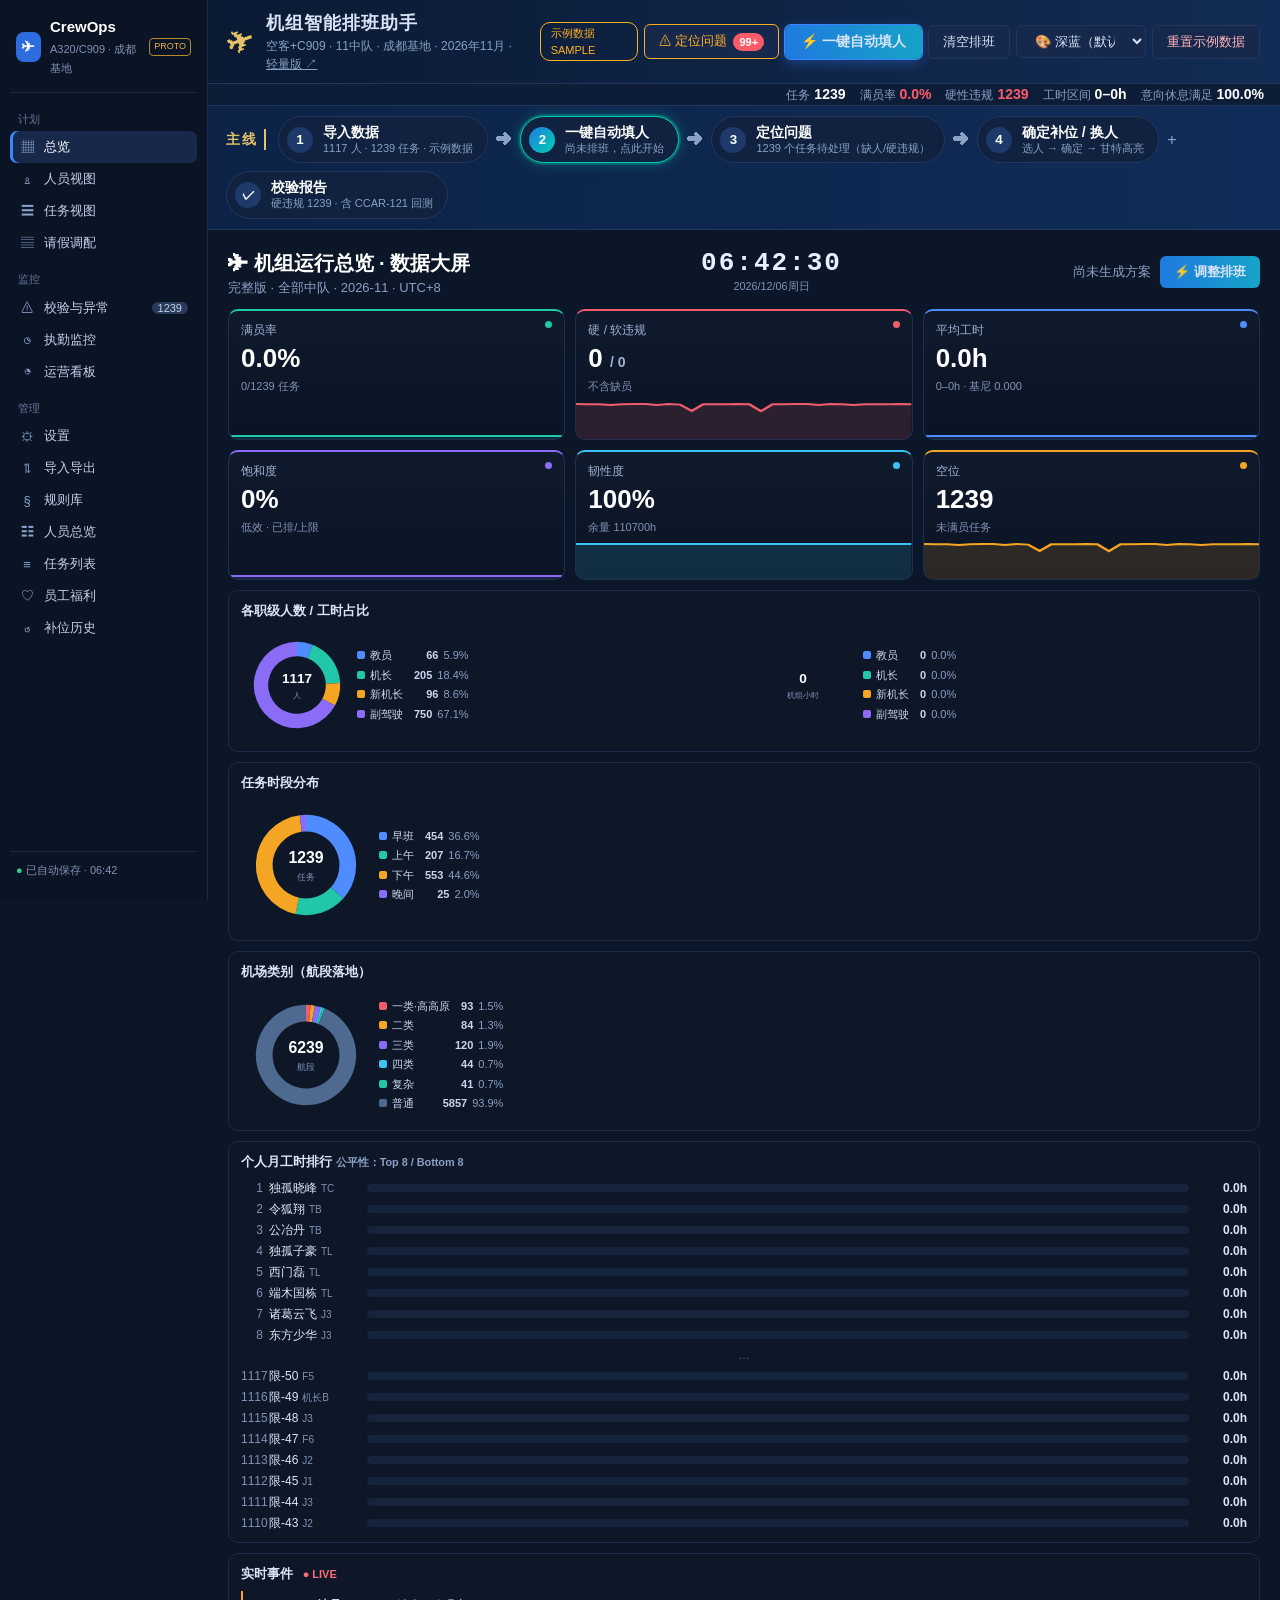
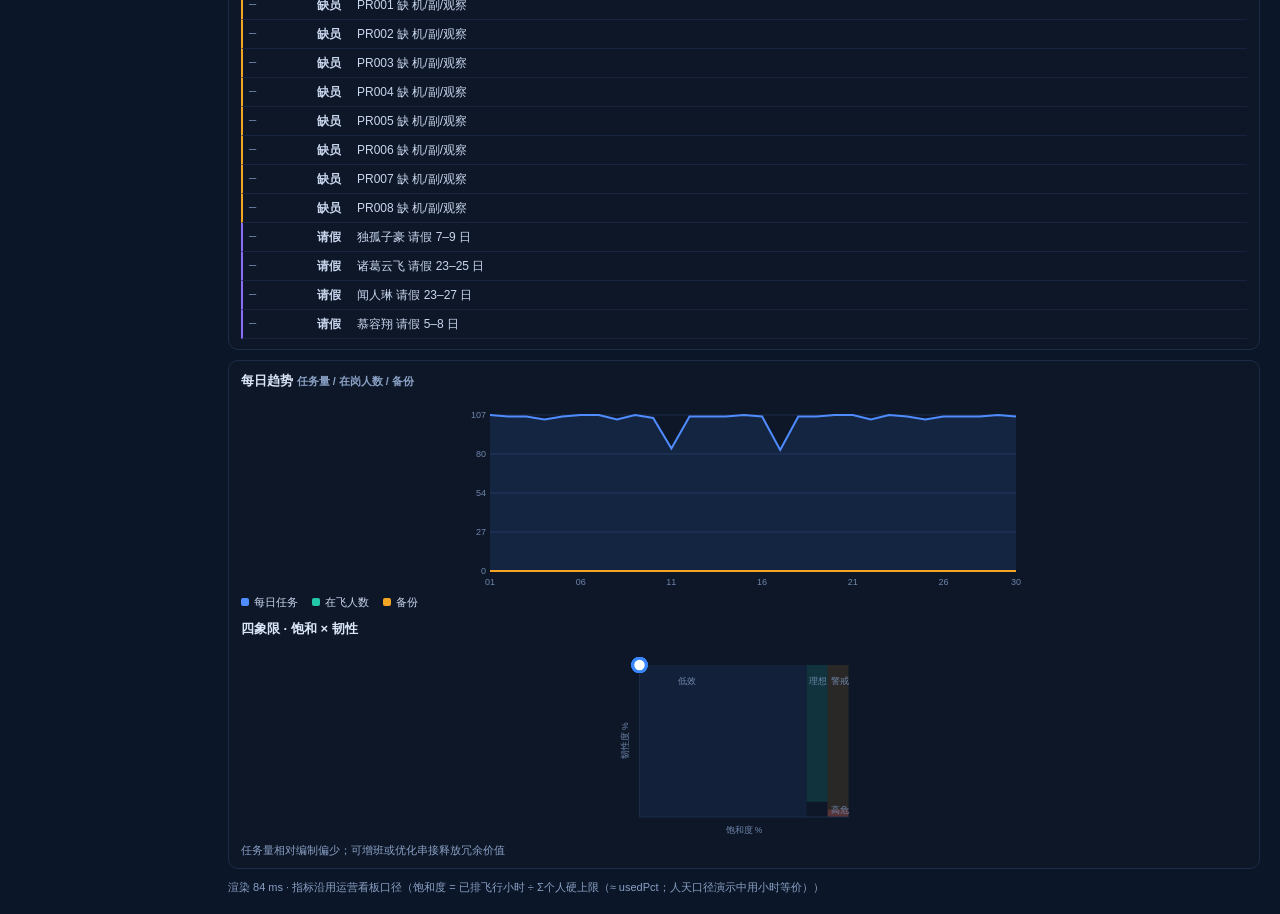
==== commit bb1dcc79: "Excel 甘特图导出（ExcelJS 4.4.0 离线 vendor）：人员甘特(冻结左4列/日期合并表头周末着色/8×3h时间格/值勤段按报到–退场合并着色/简称+★特殊机场/批注全信息)、任务甘" ====
--- a/index.html
+++ b/index.html
@@ -4,7 +4,7 @@
 <meta charset="UTF-8">
 <meta name="viewport" content="width=device-width, initial-scale=1">
 <title>机组排班助手 · Crew Rostering Assistant</title>
-<link rel="stylesheet" href="css/style.css?v=613">
+<link rel="stylesheet" href="css/style.css?v=614">
 </head>
 <body>
 <header class="topbar">
@@ -46,11 +46,13 @@
 <div id="tip" class="tip hidden"></div>
 <div id="toast" class="toast hidden"></div>
 <script src="js/vendor/jszip.min.js"></script>
+<script src="js/vendor/exceljs.min.js"></script>
+<script src="js/xlsx-gantt.js?v=614"></script>
 <script src="js/sample-data.js"></script>
 <script src="js/lite-roster.js"></script>
 <script src="js/rules-config.js"></script>
 <script src="js/core.js"></script>
 <script src="js/charts.js"></script>
-<script src="js/app.js?v=613"></script>
+<script src="js/app.js?v=614"></script>
 </body>
 </html>
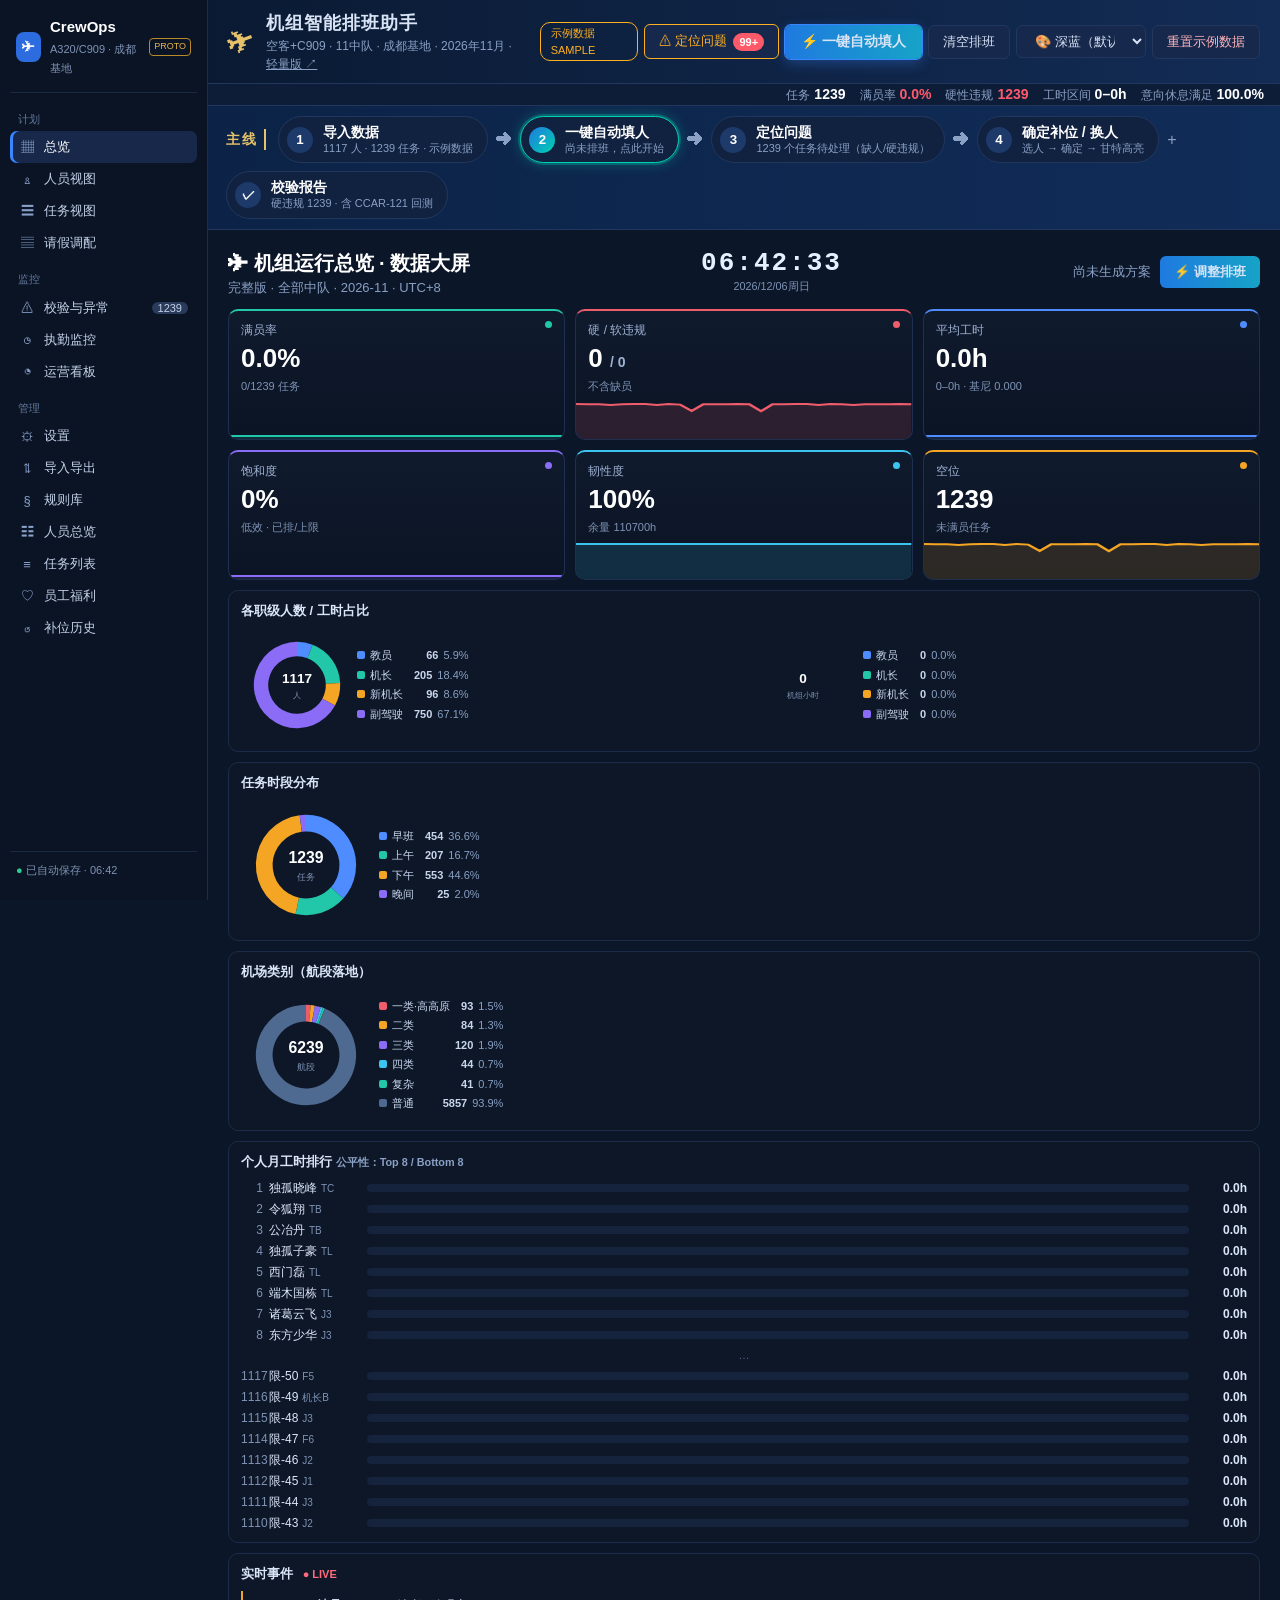
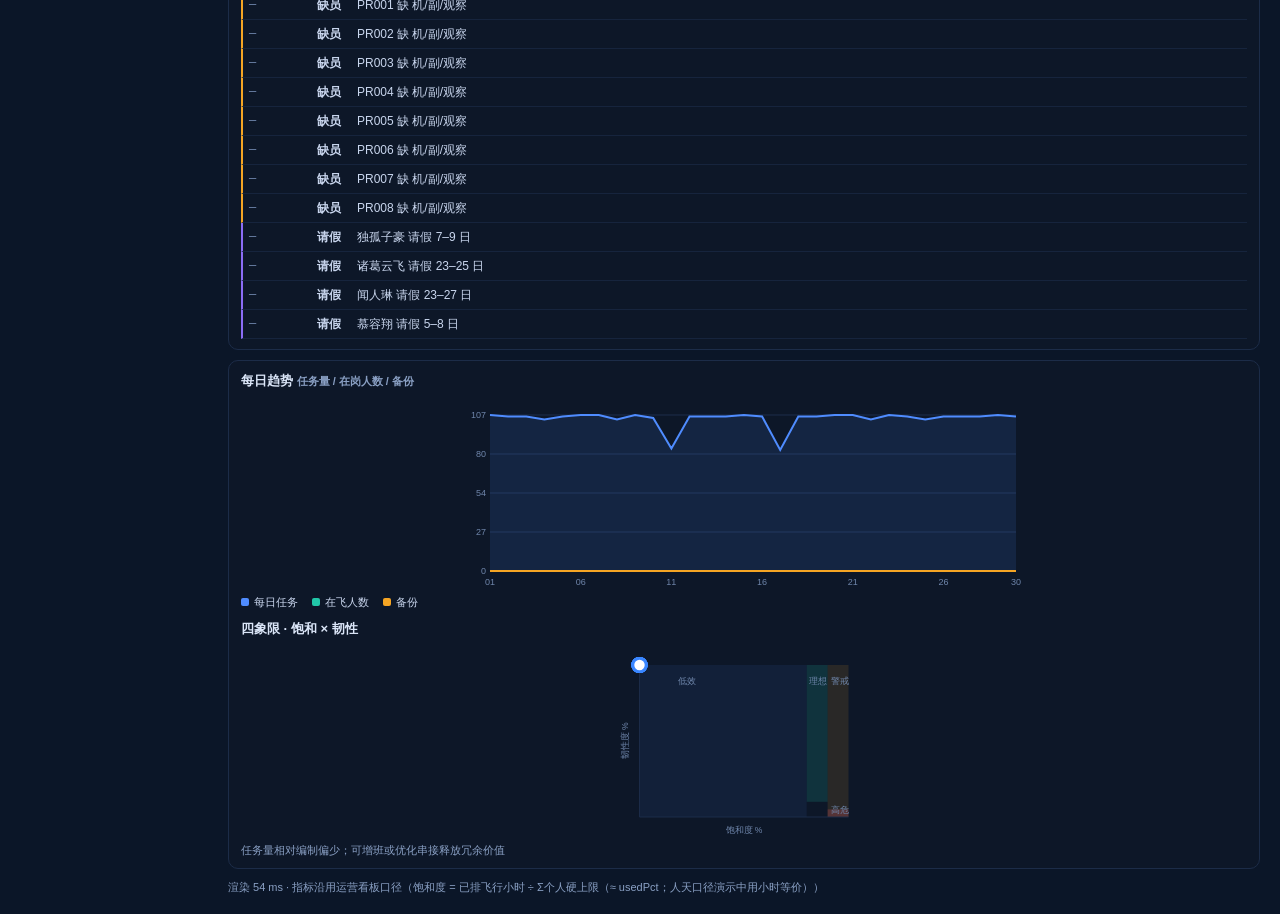
==== commit 4a997bfc: "refactor: 拆分 js/app.js → js/app/00-base…09-main（经典 <script>，共享全局词法作用域，file:// 可用；Worker 仍用 core 工厂）；" ====
--- a/index.html
+++ b/index.html
@@ -4,7 +4,7 @@
 <meta charset="UTF-8">
 <meta name="viewport" content="width=device-width, initial-scale=1">
 <title>机组排班助手 · Crew Rostering Assistant</title>
-<link rel="stylesheet" href="css/style.css?v=614">
+<link rel="stylesheet" href="css/style.css?v=615">
 </head>
 <body>
 <header class="topbar">
@@ -47,12 +47,21 @@
 <div id="toast" class="toast hidden"></div>
 <script src="js/vendor/jszip.min.js"></script>
 <script src="js/vendor/exceljs.min.js"></script>
-<script src="js/xlsx-gantt.js?v=614"></script>
+<script src="js/xlsx-gantt.js?v=615"></script>
 <script src="js/sample-data.js"></script>
 <script src="js/lite-roster.js"></script>
 <script src="js/rules-config.js"></script>
 <script src="js/core.js"></script>
 <script src="js/charts.js"></script>
-<script src="js/app.js?v=614"></script>
+<script src="js/app/00-base.js?v=615"></script>
+<script src="js/app/01-dashboard.js?v=615"></script>
+<script src="js/app/02-gantt.js?v=615"></script>
+<script src="js/app/03-editor.js?v=615"></script>
+<script src="js/app/04-taskview.js?v=615"></script>
+<script src="js/app/05-ops.js?v=615"></script>
+<script src="js/app/06-roster.js?v=615"></script>
+<script src="js/app/07-export.js?v=615"></script>
+<script src="js/app/08-settings.js?v=615"></script>
+<script src="js/app/09-main.js?v=615"></script>
 </body>
 </html>
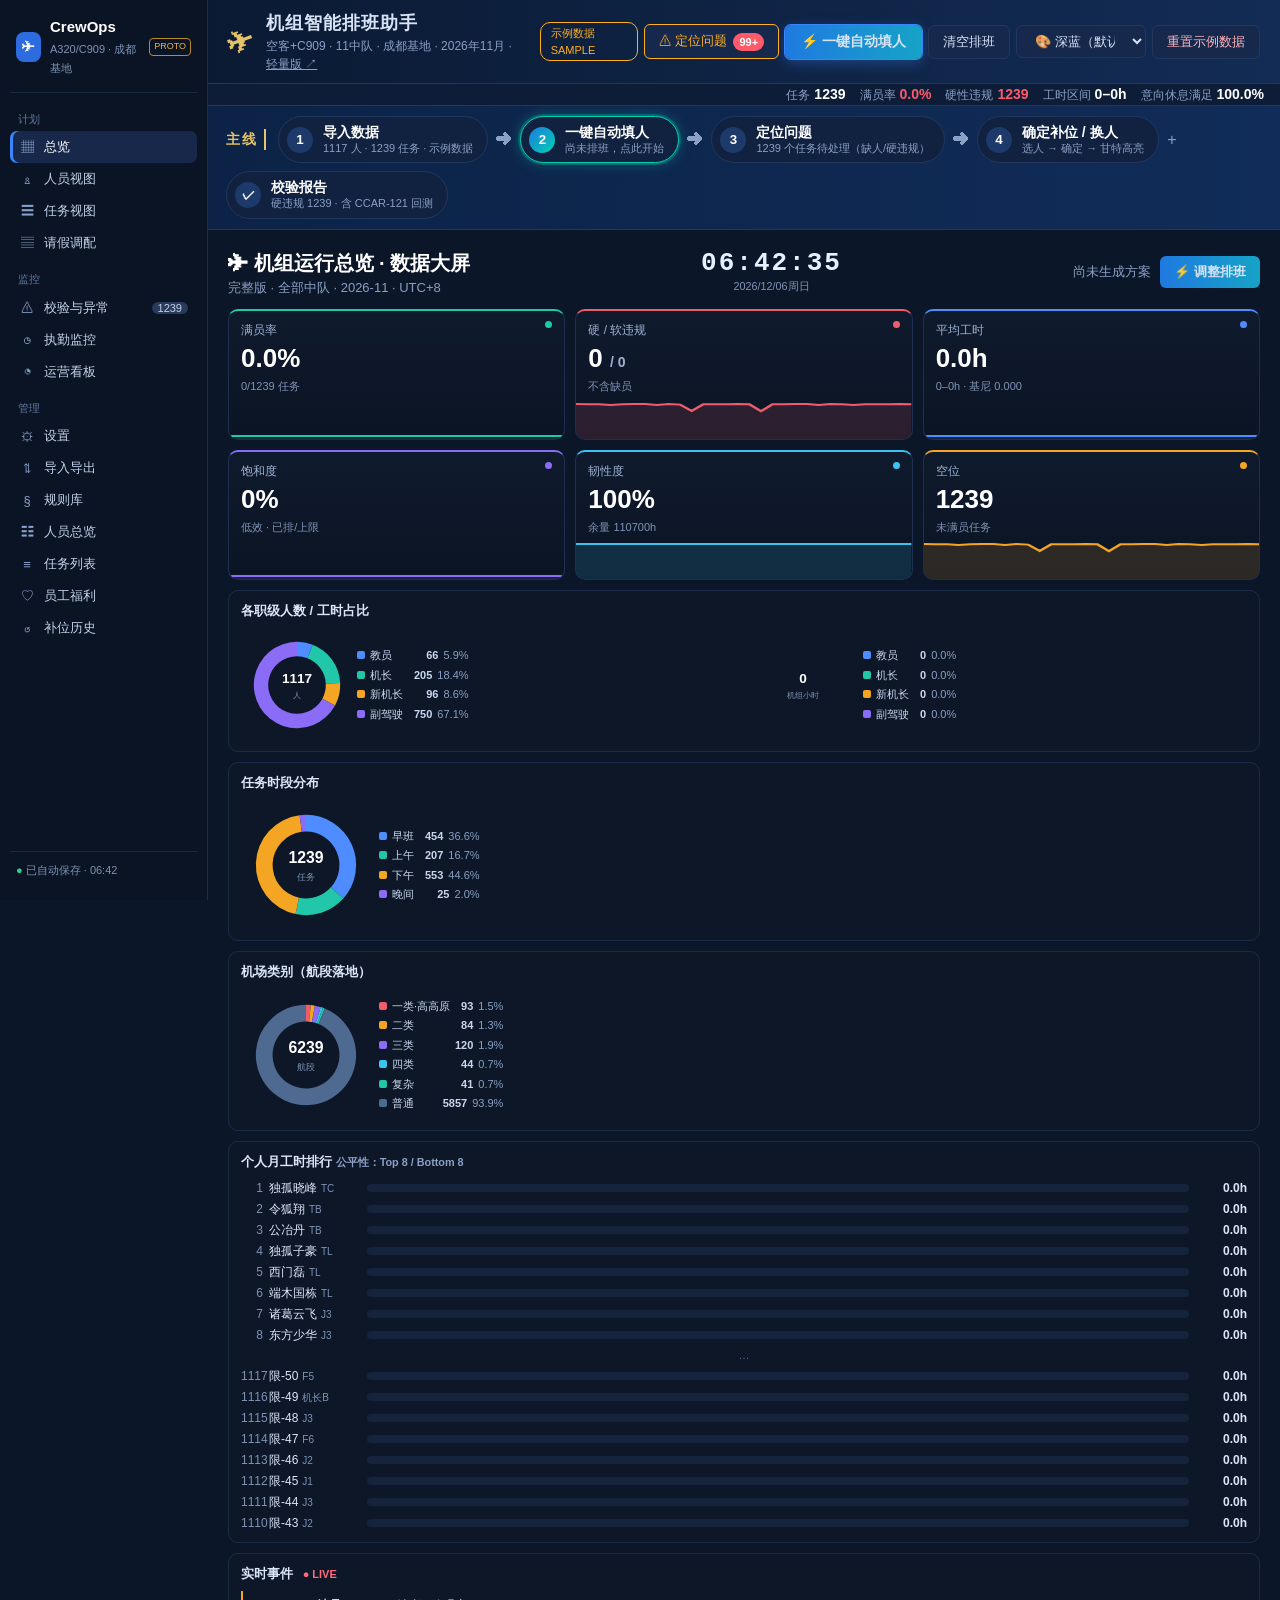
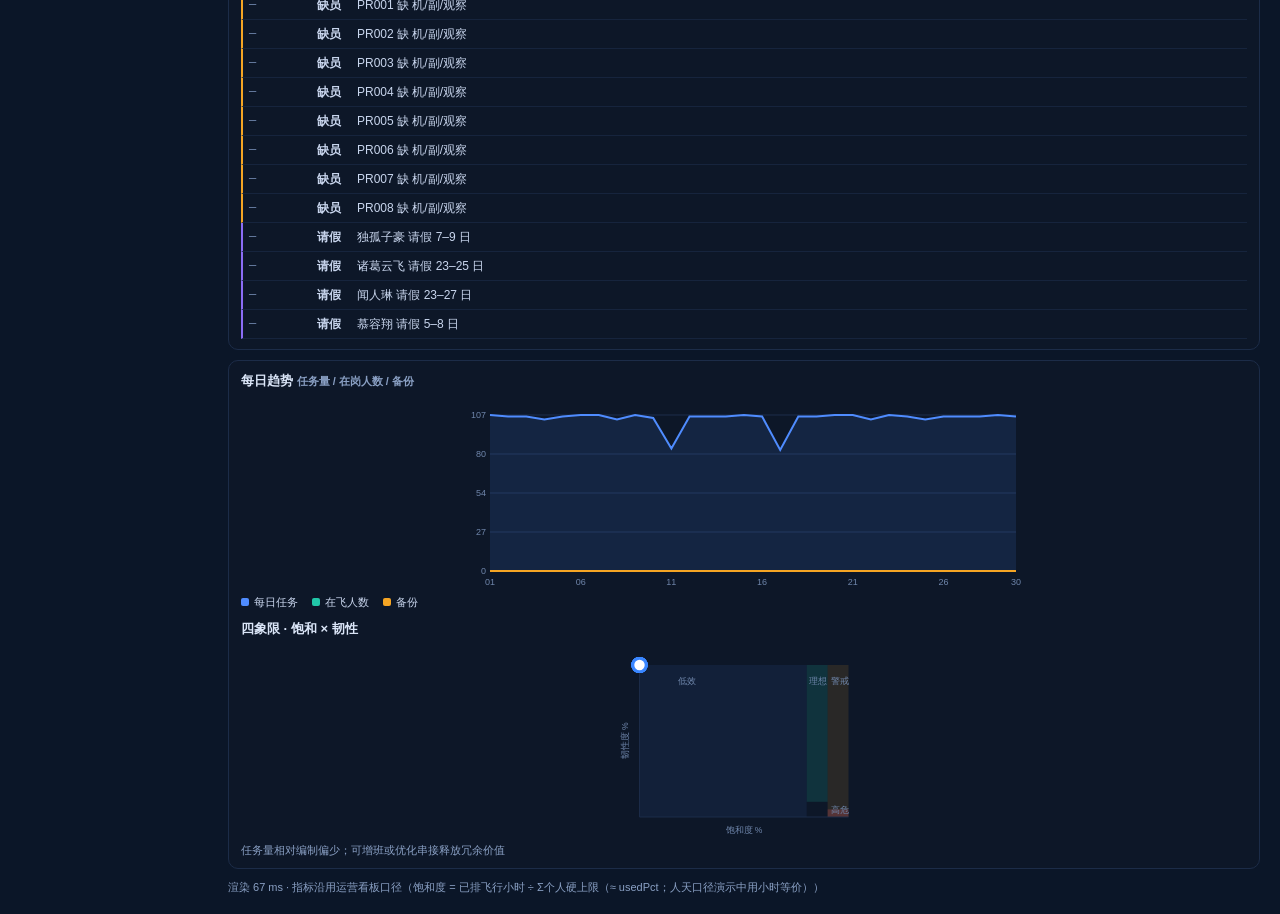
==== commit f20f02ca: "hide: noindex, vague titles/readme" ====
--- a/index.html
+++ b/index.html
@@ -3,7 +3,8 @@
 <head>
 <meta charset="UTF-8">
 <meta name="viewport" content="width=device-width, initial-scale=1">
-<title>机组排班助手 · Crew Rostering Assistant</title>
+<title>Demo</title>
+<meta name="robots" content="noindex,nofollow,noarchive,nosnippet">
 <link rel="stylesheet" href="css/style.css?v=615">
 </head>
 <body>
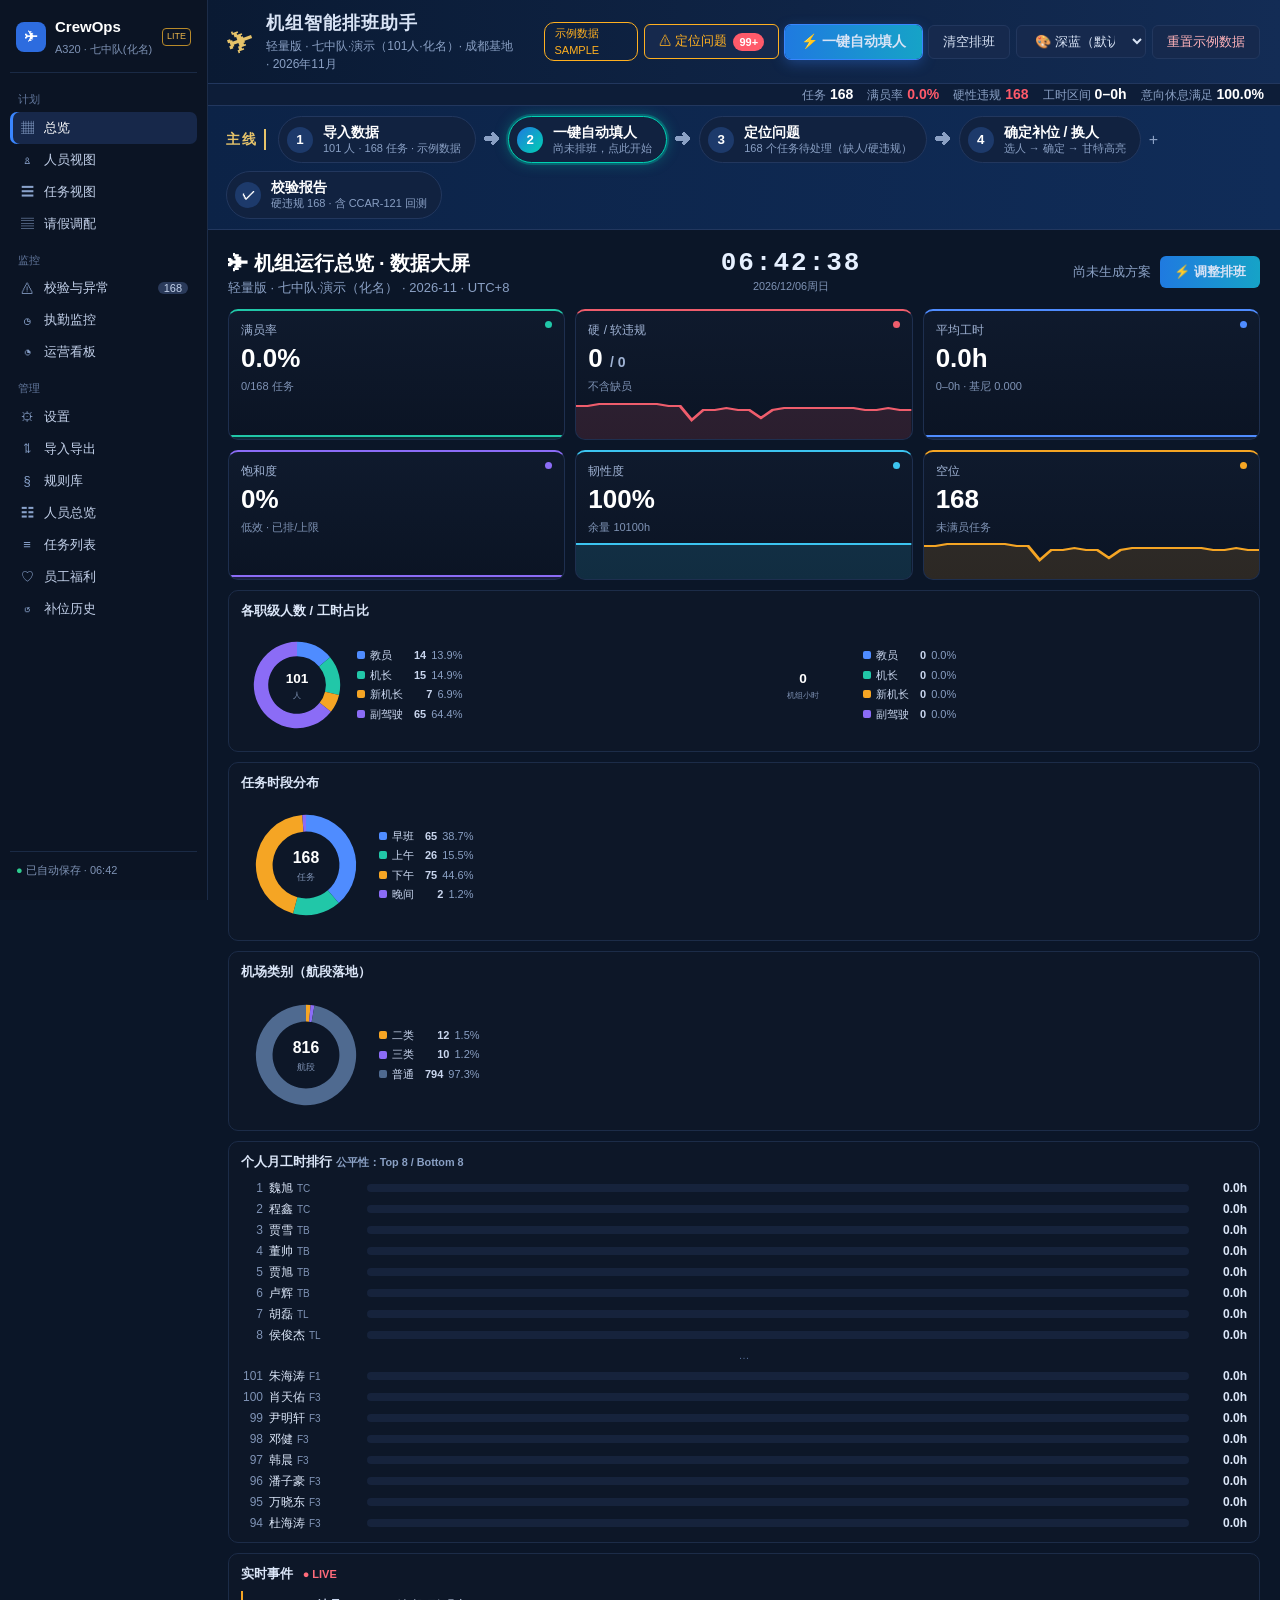
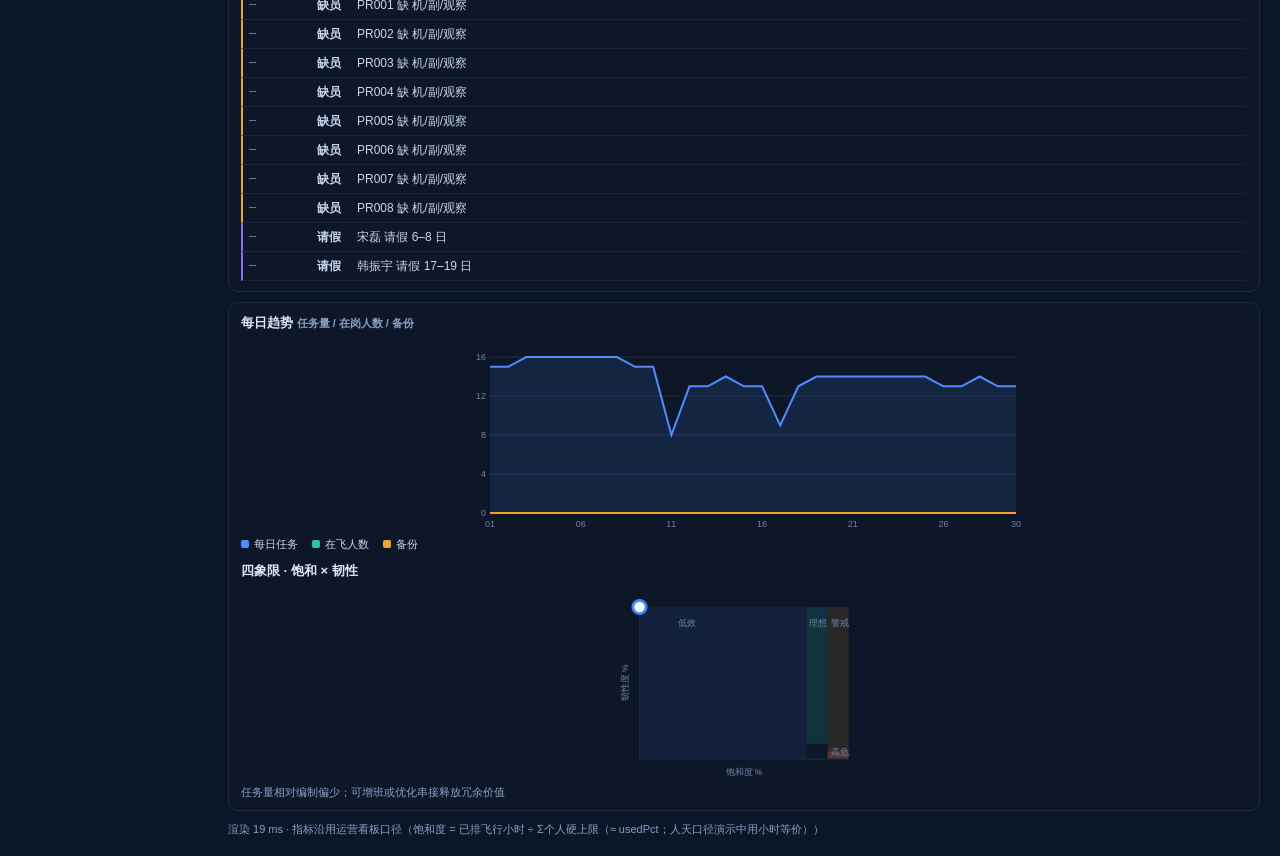
==== commit 7e0c9bdc: "show lite only: root redirects to lite, full moved to full.html" ====
--- a/index.html
+++ b/index.html
@@ -1,68 +1 @@
-<!DOCTYPE html>
-<html lang="zh-CN">
-<head>
-<meta charset="UTF-8">
-<meta name="viewport" content="width=device-width, initial-scale=1">
-<title>Demo</title>
-<meta name="robots" content="noindex,nofollow,noarchive,nosnippet">
-<link rel="stylesheet" href="css/style.css?v=615">
-</head>
-<body>
-<header class="topbar">
-  <div class="brand"><span class="logo">✈</span><div><div class="t1">机组智能排班助手</div><div class="t2">空客+C909 · 11中队 · 成都基地 · 2026年11月 · <a href="lite/" style="color:inherit">轻量版 ↗</a></div></div><span class="sample-tag">示例数据 SAMPLE</span></div>
-  <div class="actions">
-    <div class="issue-wrap">
-      <button id="btnIssues" class="btn warn" type="button" title="定位缺人与硬性违规">⚠ 定位问题<span id="issueBadge" class="ibadge hidden">0</span></button>
-      <div id="issuePanel" class="issue-panel hidden" role="dialog" aria-label="问题列表"></div>
-    </div>
-    <button id="btnAuto" class="btn primary">⚡ 一键自动填人</button>
-    <button id="btnClear" class="btn">清空排班</button>
-    <button id="btnReset" class="btn danger">重置示例数据</button>
-  </div>
-</header>
-<nav class="tabs" id="tabs">
-  <button data-tab="data" title="主线①">导入导出</button>
-  <button data-tab="gantt" class="active">人员视图</button>
-  <button data-tab="tasks">任务视图</button>
-  <button data-tab="leave" title="主线④">请假调配</button>
-  <button data-tab="report">校验报告</button>
-  <button data-tab="ops">运营看板</button>
-  <button data-tab="duty">执勤监控</button>
-  <div class="more" id="moreWrap">
-    <button type="button" id="btnMore" class="more-btn" aria-haspopup="true" aria-expanded="false">更多功能 ▾</button>
-    <div class="more-panel hidden" id="morePanel" role="menu">
-      <button data-tab="roster">人员总览</button>
-      <button data-tab="welfare">员工福利</button>
-      <button data-tab="fills">补位历史</button>
-      <button data-tab="rules">规则库</button>
-      <button data-tab="settings">设置</button>
-    </div>
-  </div>
-  <div class="kpis" id="kpis"></div>
-</nav>
-<section class="story" id="story" aria-label="主线流程"></section>
-<main id="main"></main>
-<div id="modal" class="modal hidden"><div class="modal-box" id="modalBox"></div></div>
-<div id="progress" class="progress hidden"><div class="pbox"><div class="ptitle">正在自动排班（多轮优化 + 备份编排）…</div><div class="pbar"><div id="pfill"></div></div><div id="ptext">0%</div></div></div>
-<div id="tip" class="tip hidden"></div>
-<div id="toast" class="toast hidden"></div>
-<script src="js/vendor/jszip.min.js"></script>
-<script src="js/vendor/exceljs.min.js"></script>
-<script src="js/xlsx-gantt.js?v=615"></script>
-<script src="js/sample-data.js"></script>
-<script src="js/lite-roster.js"></script>
-<script src="js/rules-config.js"></script>
-<script src="js/core.js"></script>
-<script src="js/charts.js"></script>
-<script src="js/app/00-base.js?v=615"></script>
-<script src="js/app/01-dashboard.js?v=615"></script>
-<script src="js/app/02-gantt.js?v=615"></script>
-<script src="js/app/03-editor.js?v=615"></script>
-<script src="js/app/04-taskview.js?v=615"></script>
-<script src="js/app/05-ops.js?v=615"></script>
-<script src="js/app/06-roster.js?v=615"></script>
-<script src="js/app/07-export.js?v=615"></script>
-<script src="js/app/08-settings.js?v=615"></script>
-<script src="js/app/09-main.js?v=615"></script>
-</body>
-</html>
+<!doctype html><meta charset="utf-8"><title>Demo</title><meta name="robots" content="noindex,nofollow"><meta http-equiv="refresh" content="0;url=lite/"><script>location.replace("lite/"+location.search+location.hash)</script>
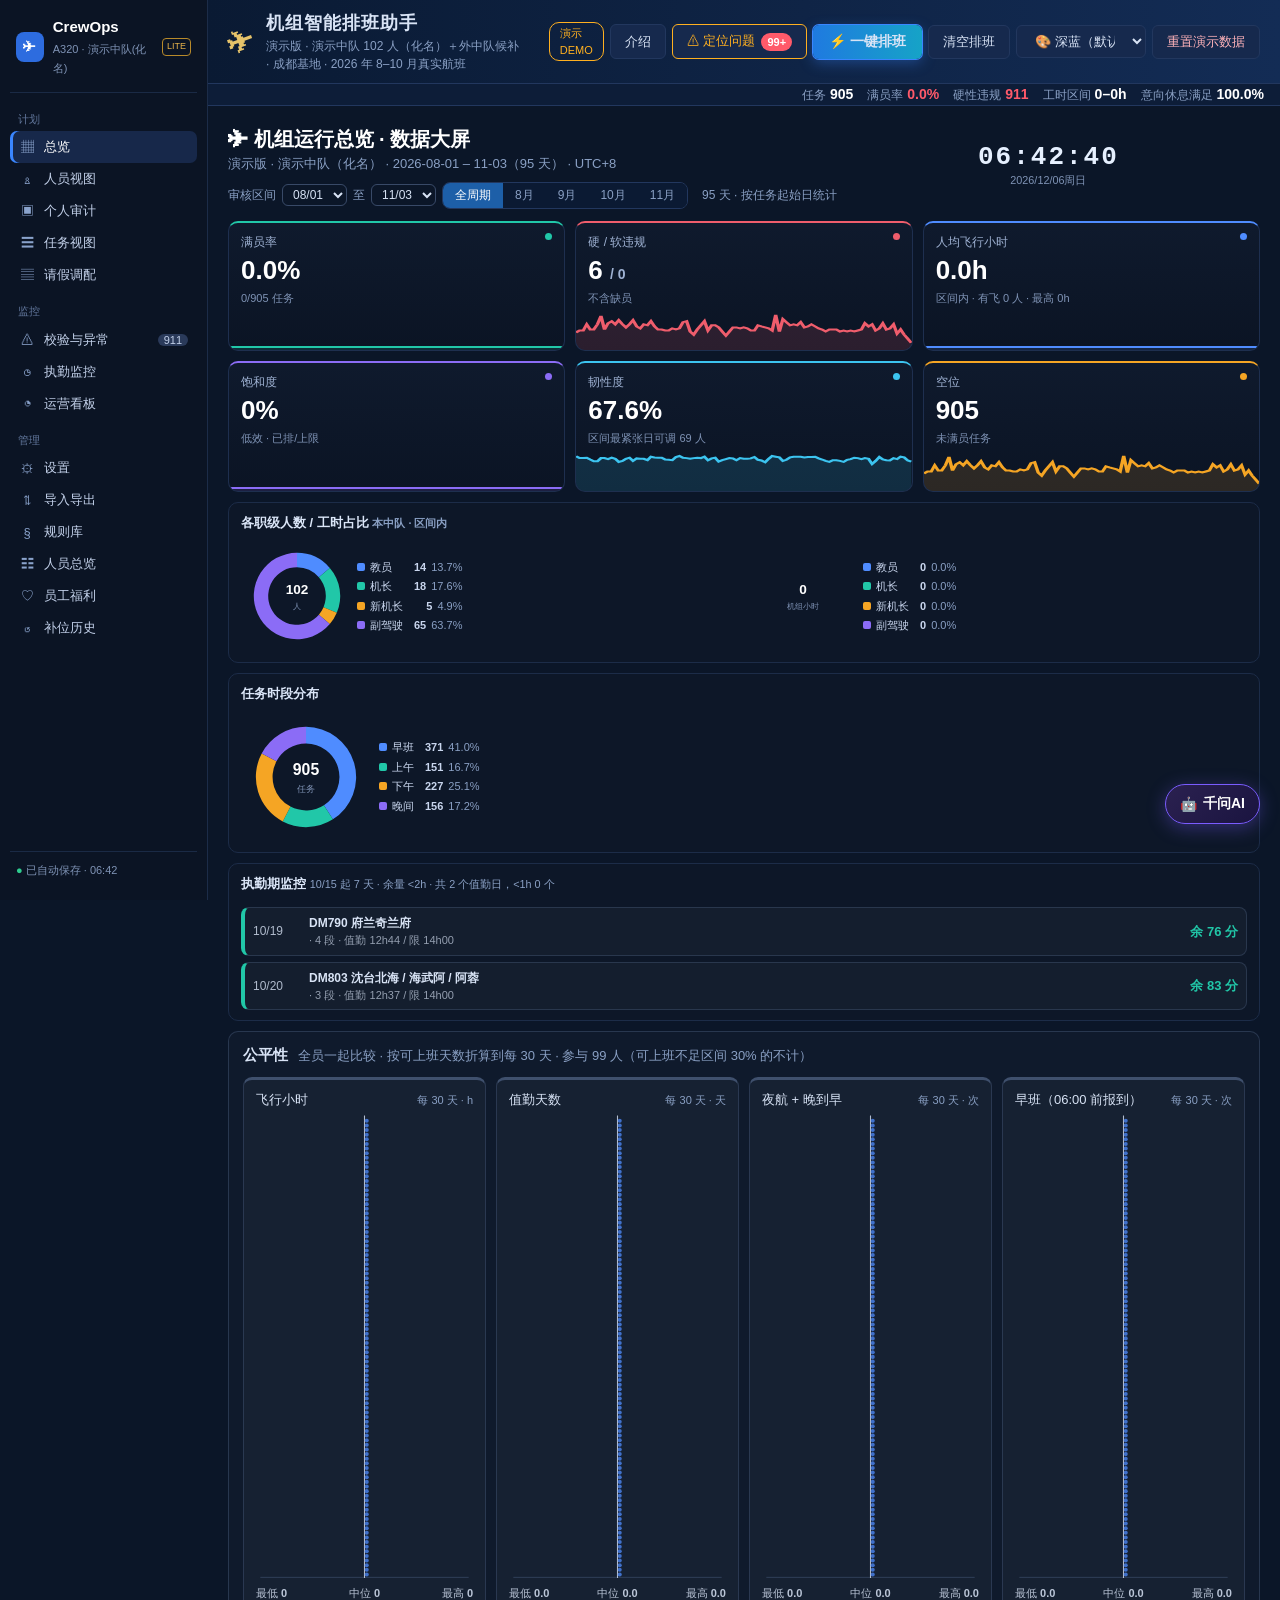
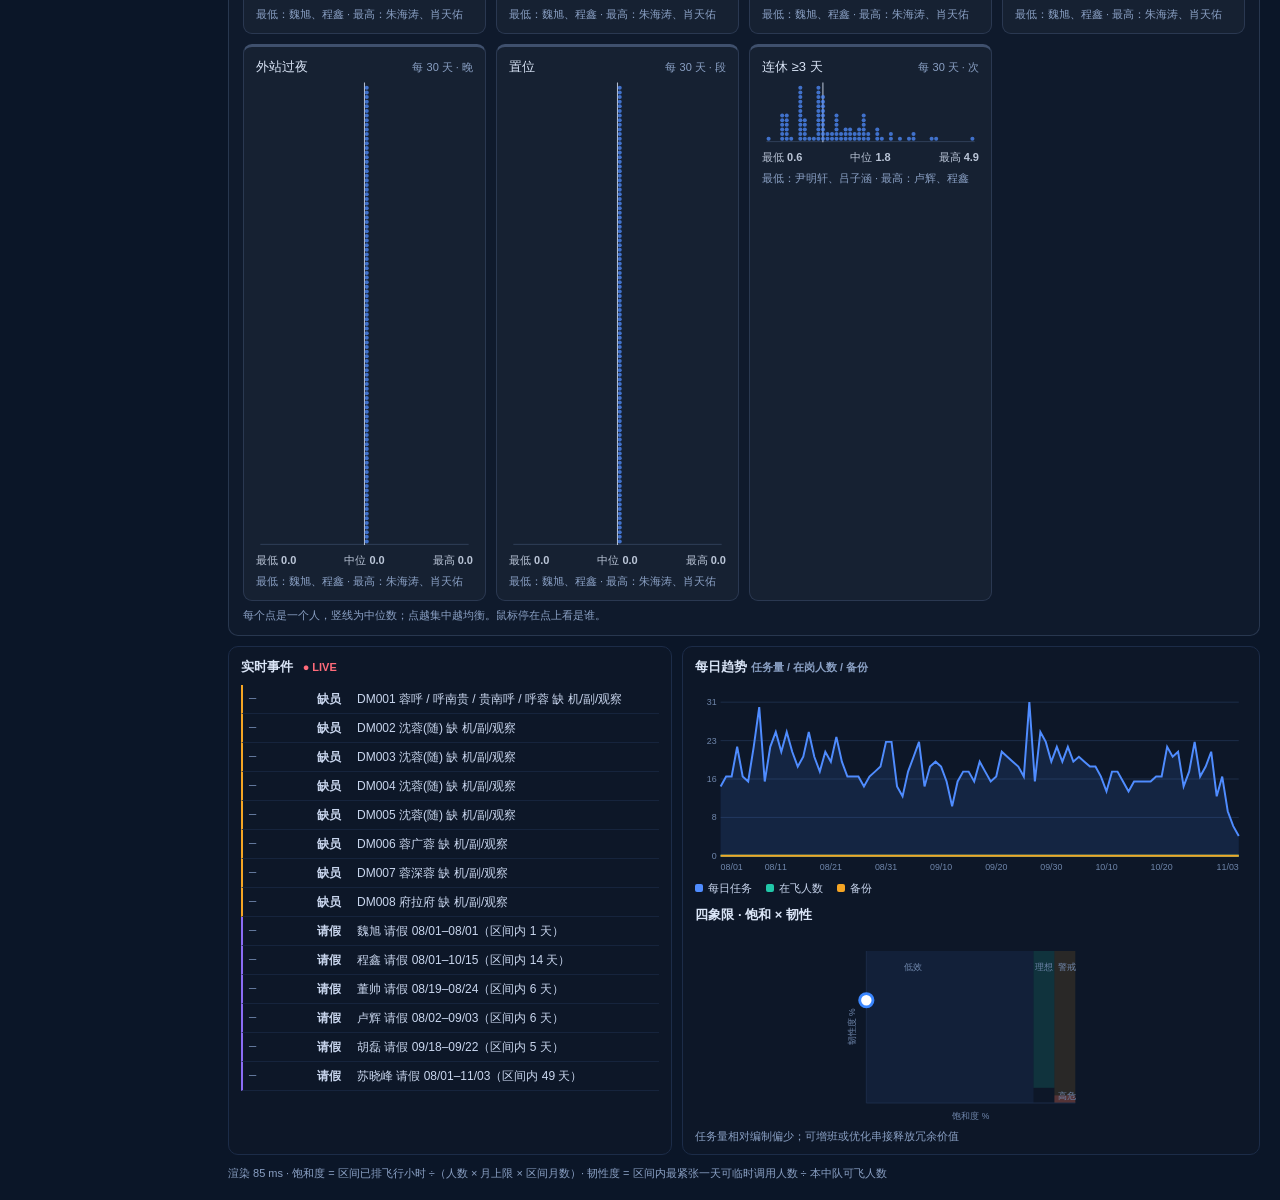
==== commit 8961ec23: "chore: point GitHub Pages homepage to packaged show/ demo" ====
--- a/index.html
+++ b/index.html
@@ -1 +1 @@
-<!doctype html><meta charset="utf-8"><title>Demo</title><meta name="robots" content="noindex,nofollow"><meta http-equiv="refresh" content="0;url=lite/"><script>location.replace("lite/"+location.search+location.hash)</script>
+<!doctype html><meta charset="utf-8"><title>Demo</title><meta name="robots" content="noindex,nofollow"><meta http-equiv="refresh" content="0;url=show/"><script>location.replace("show/"+location.search+location.hash)</script>
